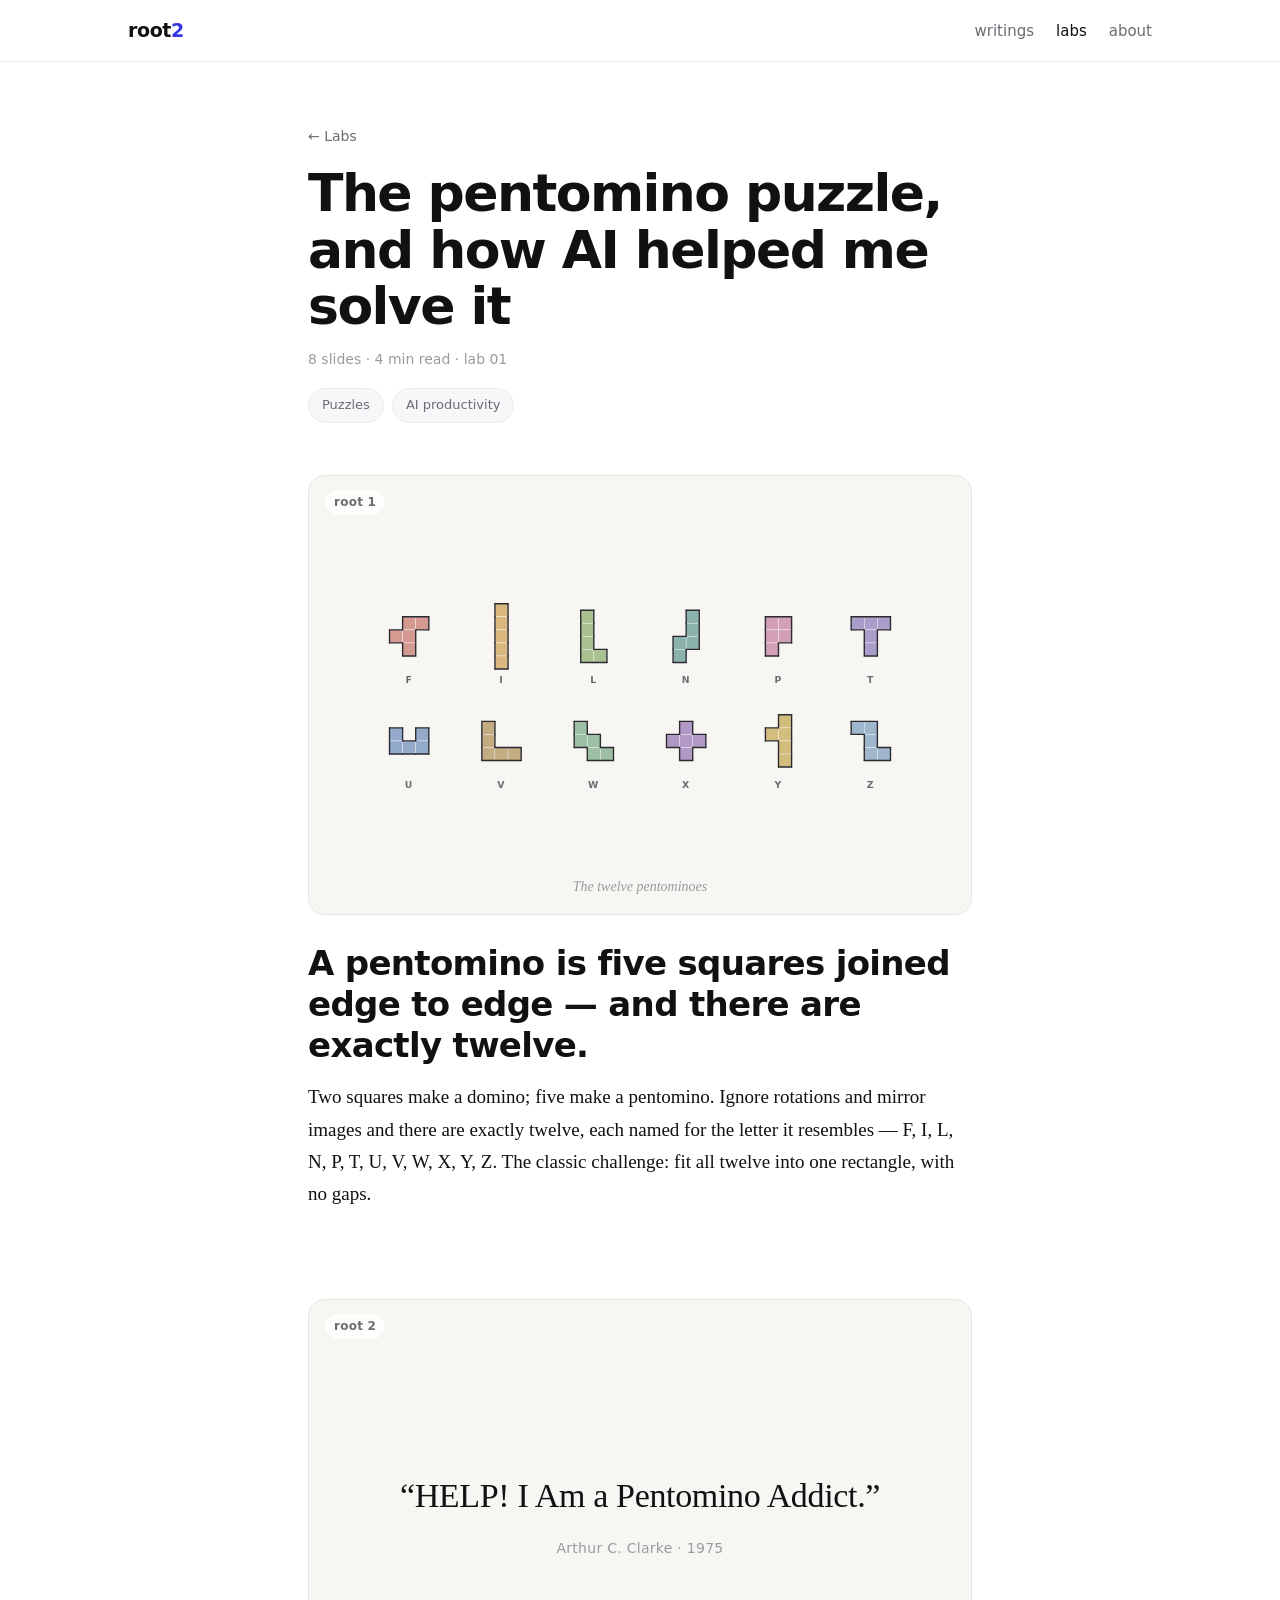
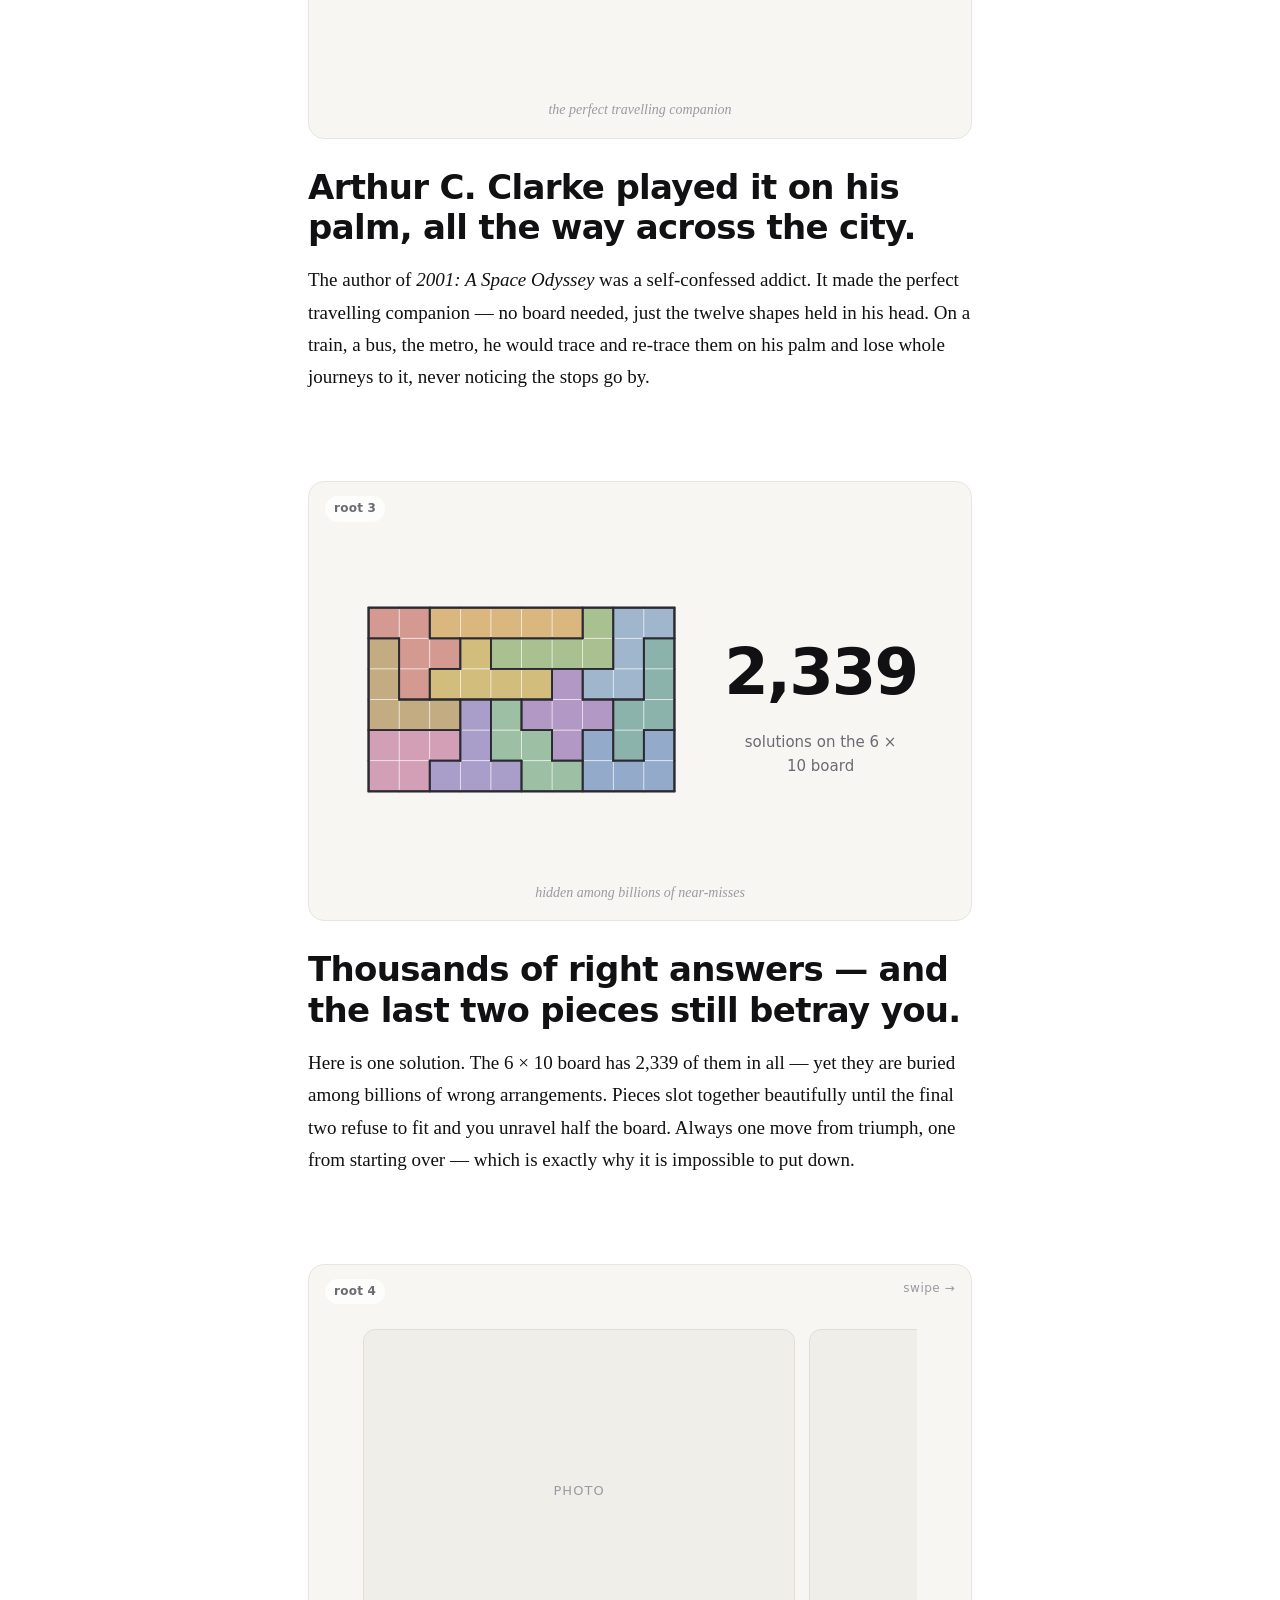
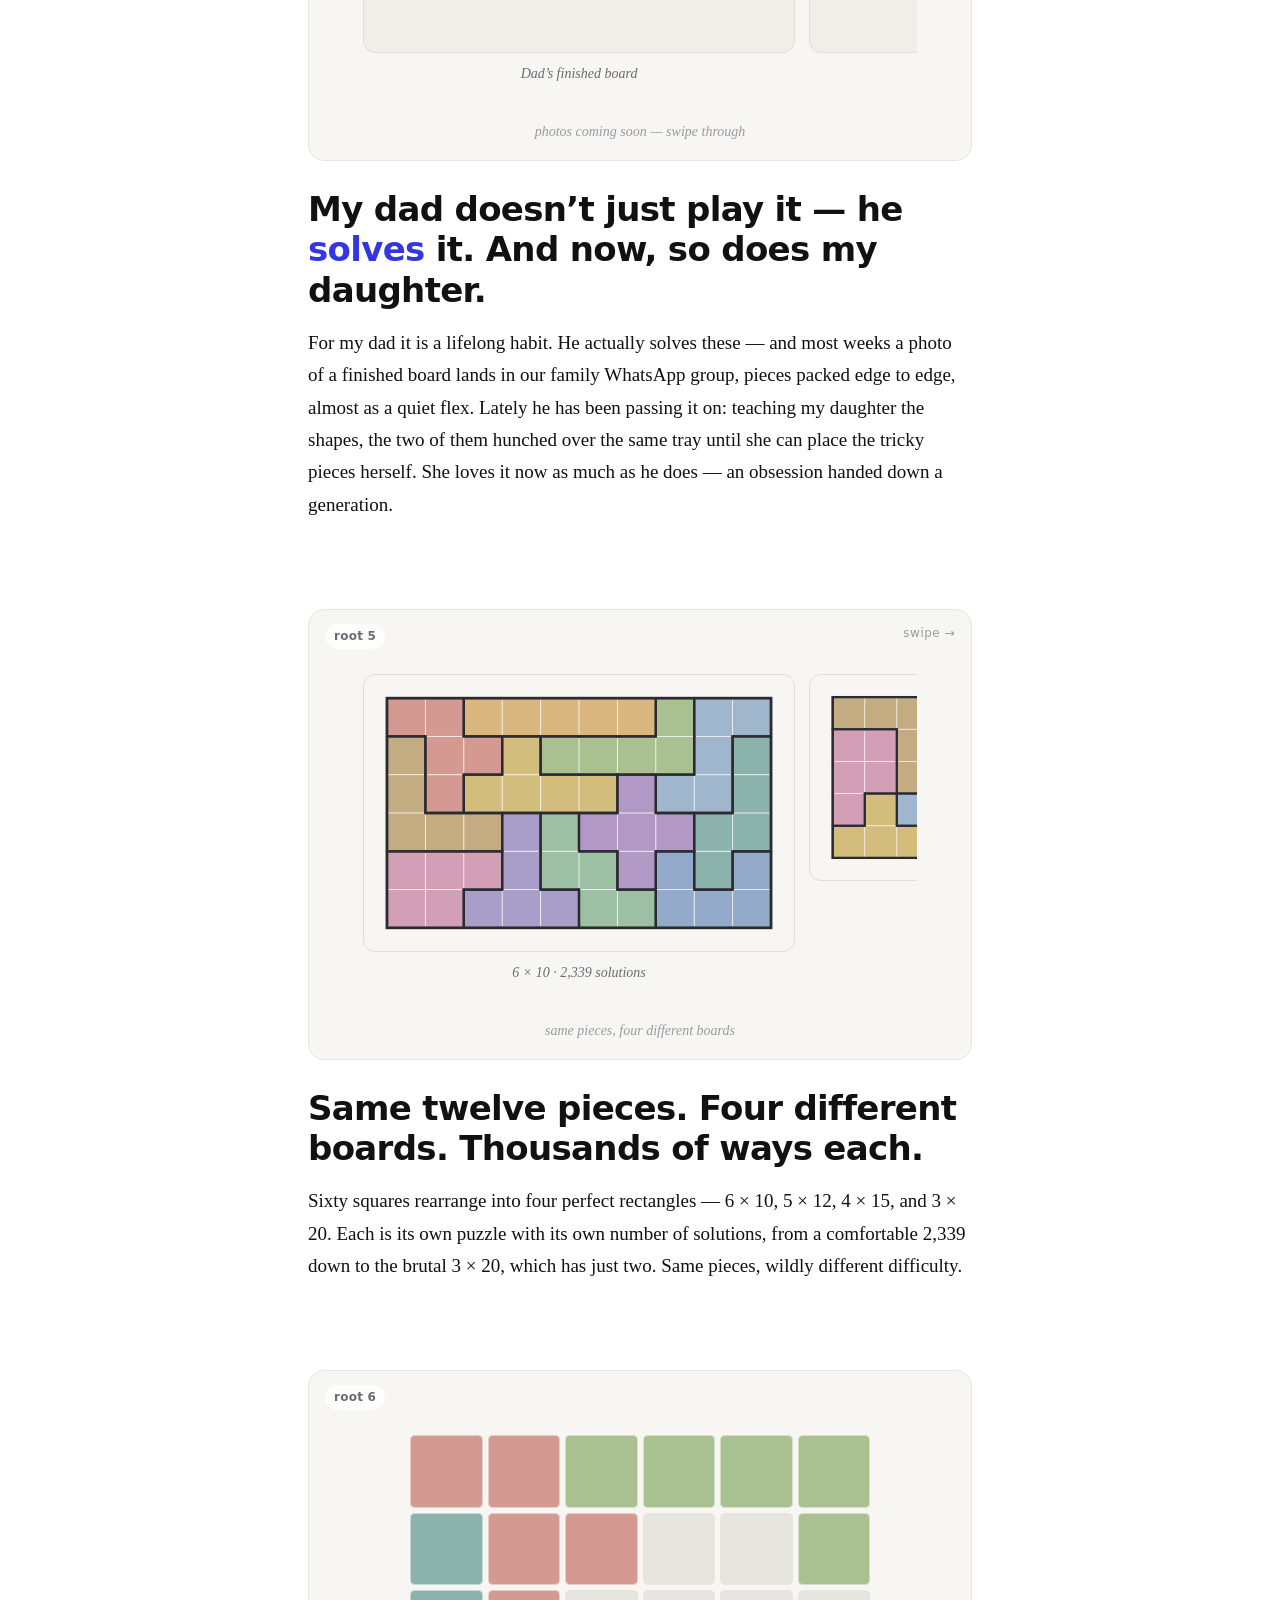
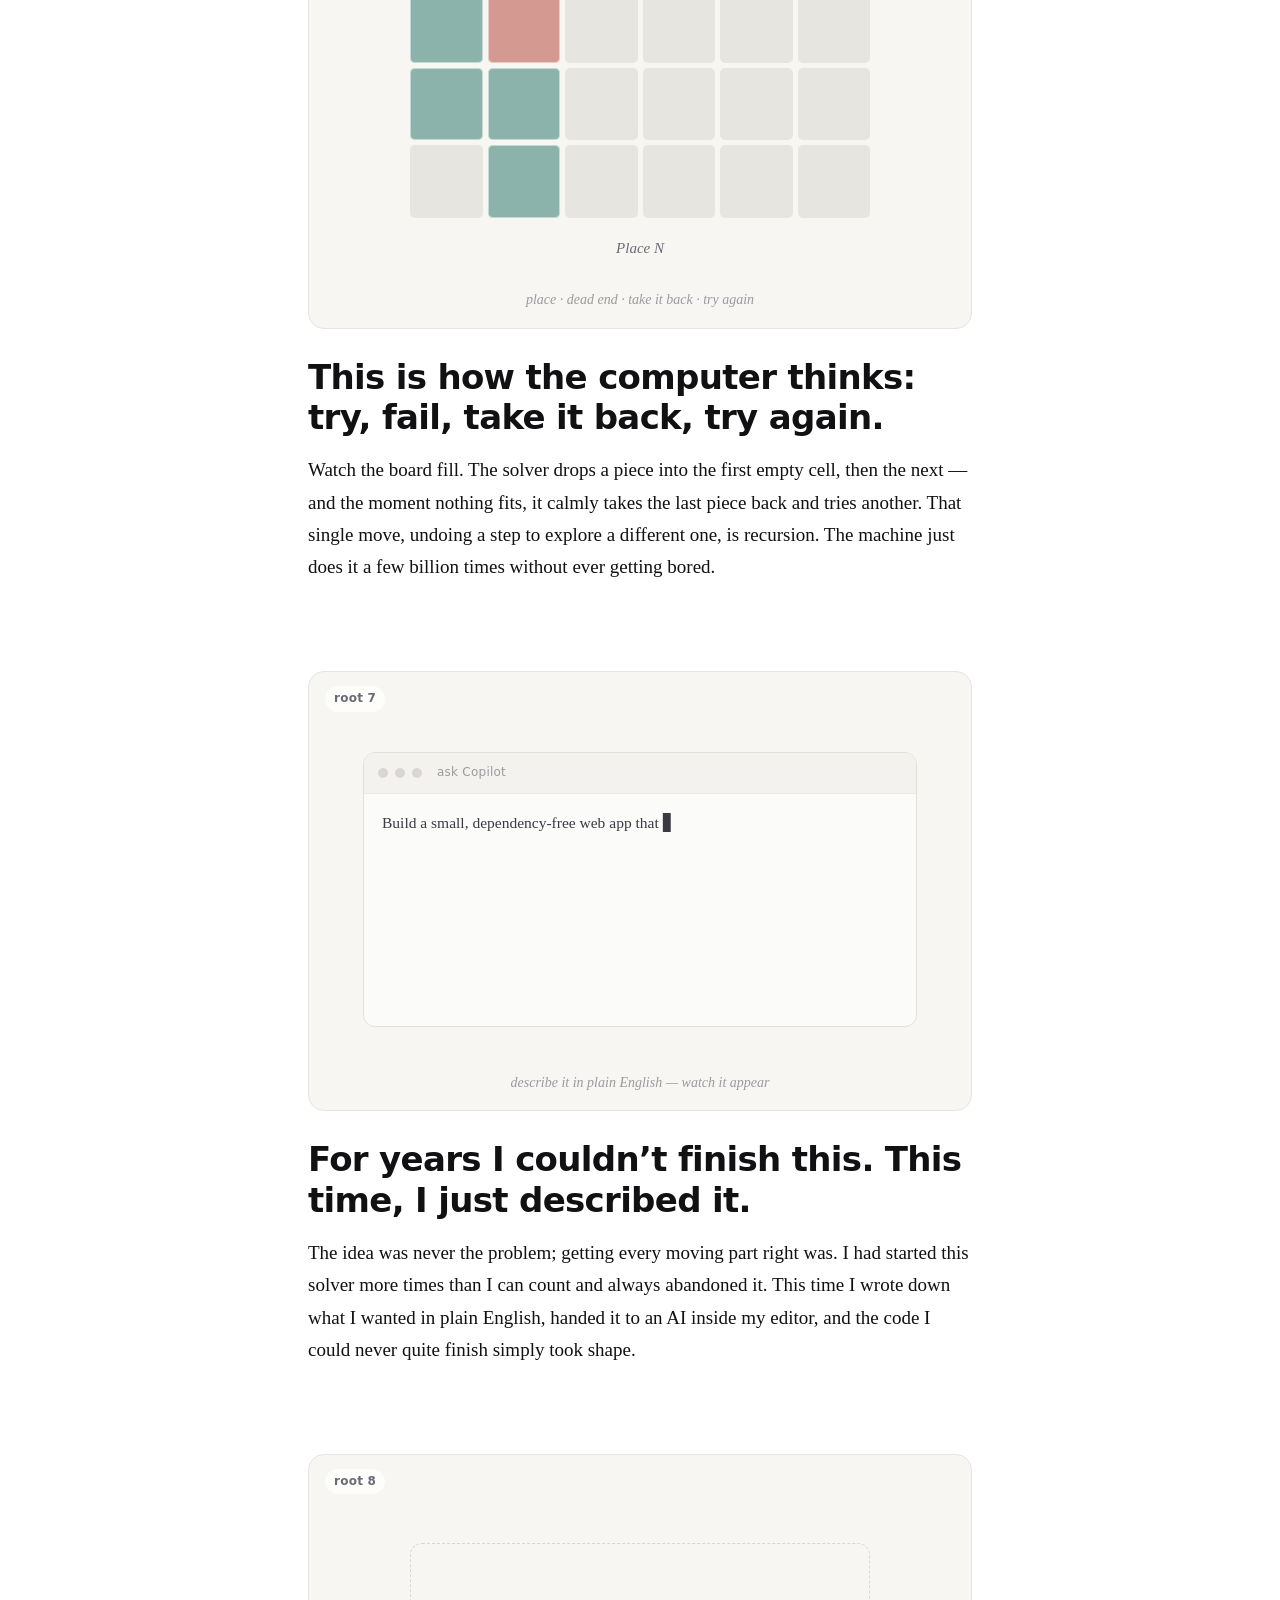
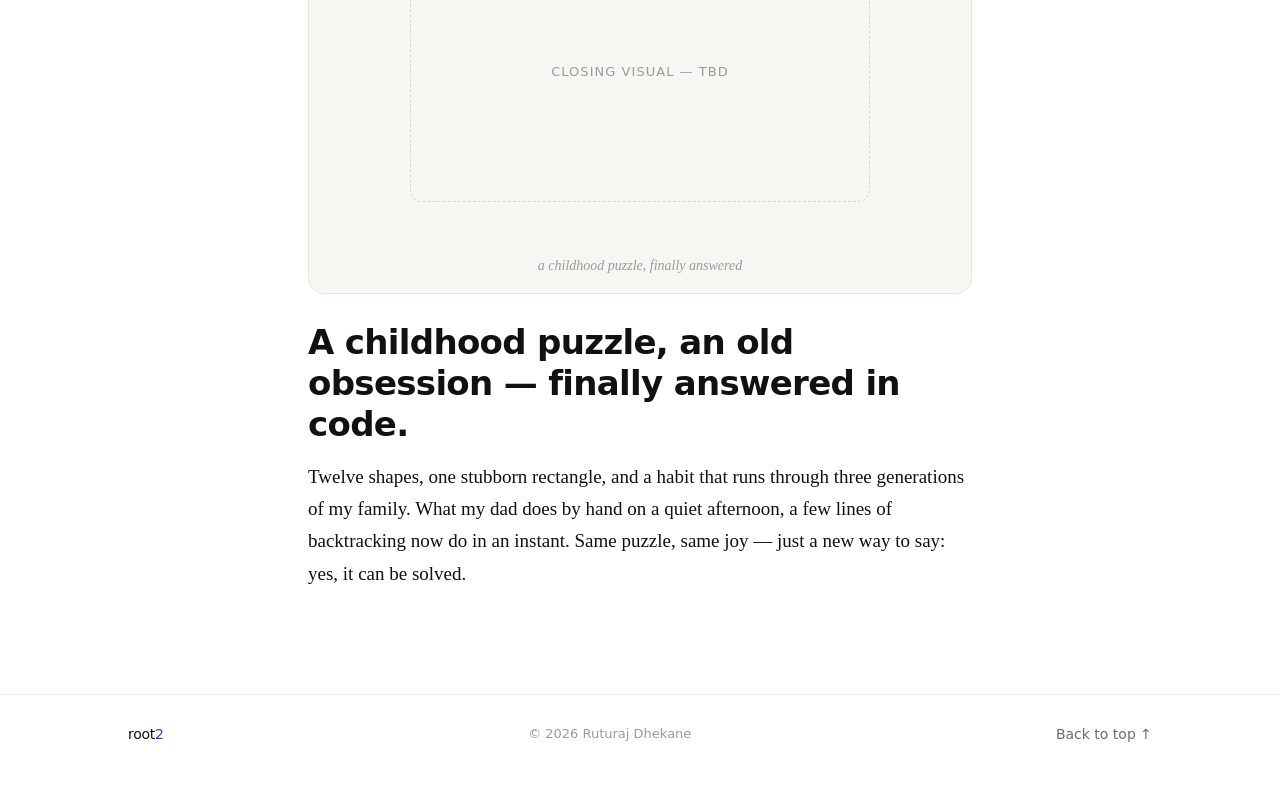
==== labs/pentominoes/index.html @ dd4dd1cd "Add pentomino solver lab: 8-slide deck with recursion + prompt animations" ====
<!doctype html>
<html lang="en">
  <head>
    <meta charset="utf-8" />
    <meta name="viewport" content="width=device-width, initial-scale=1" />
    <meta
      http-equiv="Content-Security-Policy"
      content="default-src 'self'; base-uri 'self'; object-src 'none'; form-action 'none'; img-src 'self' data:; script-src 'self'; style-src 'self' 'unsafe-inline' https://fonts.googleapis.com; font-src https://fonts.gstatic.com"
    />
    <meta name="referrer" content="strict-origin-when-cross-origin" />
    <title>The pentomino puzzle, and how AI helped me solve it — root2</title>
    <meta
      name="description"
      content="Twelve shapes, one perfect rectangle, thousands of solutions — an obsession passed down in my family, and the small backtracking engine I finally built with AI."
    />
    <link rel="canonical" href="https://root2.in/labs/pentominoes/" />

    <link rel="preconnect" href="https://fonts.googleapis.com" />
    <link rel="preconnect" href="https://fonts.gstatic.com" crossorigin />
    <link
      rel="stylesheet"
      href="https://fonts.googleapis.com/css2?family=Inter:wght@400;500;600&family=Source+Serif+4:ital,wght@0,400;1,400&display=swap"
    />
    <link rel="stylesheet" href="/assets/css/styles.css" />

    <!-- page-scoped styling: calm 'specimen plate' slides, like a museum plate -->
    <style>
      /* A slide visual becomes a calm plate: warm paper, hairline frame,
         generous whitespace, a small serif caption. Content decides height. */
      .chapter-visual.plate {
        aspect-ratio: auto;
        background: #f7f6f2;
        border: 1px solid #e7e5df;
        overflow: hidden;
        display: grid;
        place-items: center;
        padding: clamp(30px, 6vw, 64px) clamp(20px, 5vw, 54px)
          clamp(50px, 6vw, 68px);
        min-height: clamp(250px, 44vw, 440px);
      }

      .plate .rootlabel {
        background: rgba(255, 255, 255, 0.72);
        color: var(--muted);
      }

      .plate-caption {
        position: absolute;
        left: 0;
        right: 0;
        bottom: 16px;
        text-align: center;
        font-family: "Source Serif 4", Georgia, serif;
        font-style: italic;
        font-size: 14px;
        color: var(--faint);
        padding: 0 20px;
      }

      /* specimen images */
      .specimen {
        width: 100%;
        max-width: 560px;
        margin: 0 auto;
      }
      .specimen.wide {
        max-width: 720px;
      }
      .specimen img {
        width: 100%;
        height: auto;
        display: block;
      }

      /* quotation plate — Clarke, and the one-line asides */
      .quote-plate {
        max-width: 620px;
        text-align: center;
      }
      .quote-plate blockquote {
        margin: 0;
        font-family: "Source Serif 4", Georgia, serif;
        font-size: clamp(22px, 4vw, 34px);
        line-height: 1.28;
        letter-spacing: -0.01em;
        color: var(--ink);
      }
      .quote-plate cite {
        display: block;
        margin-top: 20px;
        font-family: "Inter", system-ui, sans-serif;
        font-style: normal;
        font-size: 14px;
        font-weight: 500;
        letter-spacing: 0.02em;
        color: var(--faint);
      }

      /* solution + count (slide 3) */
      .solution-stat {
        display: flex;
        align-items: center;
        justify-content: center;
        flex-wrap: wrap;
        gap: clamp(18px, 4vw, 44px);
        width: 100%;
        max-width: 660px;
      }
      .solution-stat .specimen {
        flex: 1 1 300px;
        max-width: 420px;
      }
      .solution-stat .stat {
        flex: 0 1 auto;
        text-align: center;
      }
      .solution-stat .stat-num {
        display: block;
        font-size: clamp(40px, 7vw, 64px);
        font-weight: 600;
        letter-spacing: -0.03em;
        color: var(--ink);
        font-variant-numeric: tabular-nums;
      }
      .solution-stat .stat-label {
        display: block;
        margin: 6px auto 0;
        font-size: 15px;
        color: var(--muted);
        max-width: 170px;
      }

      /* swipeable galleries — pure CSS scroll-snap (touch + trackpad) */
      .gallery {
        display: flex;
        align-items: flex-start;
        gap: 14px;
        width: 100%;
        max-width: 660px;
        overflow-x: auto;
        scroll-snap-type: x mandatory;
        padding-bottom: 6px;
        scrollbar-width: thin;
      }
      .gallery .shot {
        flex: 0 0 78%;
        margin: 0;
        scroll-snap-align: center;
      }
      .gallery .frame {
        aspect-ratio: 4 / 3;
        border-radius: 12px;
        overflow: hidden;
        background: #efeee9;
        border: 1px solid #e0ded7;
        display: grid;
        place-items: center;
      }
      .gallery .frame img {
        width: 100%;
        height: 100%;
        object-fit: cover;
        display: block;
      }
      .gallery .frame .ph {
        font-size: 13px;
        letter-spacing: 0.08em;
        text-transform: uppercase;
        color: var(--faint);
      }
      .gallery figcaption {
        margin-top: 10px;
        font-family: "Source Serif 4", Georgia, serif;
        font-style: italic;
        font-size: 14px;
        color: var(--muted);
        text-align: center;
      }
      /* boards gallery: keep each board's own shape, don't crop */
      .gallery.boards .frame {
        aspect-ratio: auto;
        background: #f7f6f2;
        padding: 16px;
        min-height: 150px;
      }
      .gallery.boards .frame img {
        width: 100%;
        height: auto;
        object-fit: contain;
      }
      .swipe-hint {
        position: absolute;
        top: 14px;
        right: 16px;
        font-size: 12px;
        letter-spacing: 0.04em;
        color: var(--faint);
      }

      /* recursion demo (slide 6) */
      .recursion {
        width: 100%;
        max-width: 460px;
        text-align: center;
      }
      .rec-board {
        display: grid;
        grid-template-columns: repeat(var(--cols, 6), 1fr);
        gap: 5px;
        width: 100%;
        margin: 0 auto;
      }
      .rec-cell {
        aspect-ratio: 1;
        border-radius: 5px;
        background: #e7e5df;
        transition: background 0.4s ease;
      }
      .rec-cell.on {
        box-shadow: inset 0 0 0 1px rgba(255, 255, 255, 0.5);
      }
      .rec-note {
        margin: 18px 0 0;
        font-family: "Source Serif 4", Georgia, serif;
        font-style: italic;
        font-size: 15px;
        color: var(--muted);
        min-height: 1.4em;
        transition: color 0.3s ease;
      }
      .rec-note.back {
        color: var(--accent);
      }

      /* prompt -> code (slide 7) */
      .prompt-anim {
        width: 100%;
        max-width: 560px;
      }
      .pa-window {
        width: 100%;
        background: #fbfbfa;
        border: 1px solid #e2e0d9;
        border-radius: 12px;
        overflow: hidden;
        text-align: left;
      }
      .pa-bar {
        display: flex;
        align-items: center;
        gap: 7px;
        padding: 10px 14px;
        border-bottom: 1px solid #eceae4;
        background: #f3f2ee;
      }
      .pa-dot {
        width: 10px;
        height: 10px;
        border-radius: 50%;
        background: #d9d7d0;
      }
      .pa-file {
        margin-left: 8px;
        font-size: 12px;
        font-weight: 500;
        letter-spacing: 0.02em;
        color: var(--faint);
      }
      .pa-body {
        position: relative;
        padding: 16px 18px;
        min-height: 232px;
      }
      .pa-prompt {
        margin: 0;
        font-family: "Source Serif 4", Georgia, serif;
        font-size: 15.5px;
        line-height: 1.62;
        color: #3a3a42;
        white-space: pre-wrap;
        transition: opacity 0.4s ease;
      }
      .pa-code {
        margin: 0;
        display: none;
        font-family: "SFMono-Regular", "Consolas", "Liberation Mono", Menlo,
          monospace;
        font-size: 13px;
        line-height: 1.62;
        color: #33333a;
        white-space: pre;
        overflow-x: auto;
      }
      .prompt-anim.to-code .pa-prompt {
        opacity: 0;
      }
      .prompt-anim.show-code .pa-prompt {
        display: none;
      }
      .prompt-anim.show-code .pa-code {
        display: block;
        animation: paFade 0.5s ease both;
      }
      .prompt-anim.show-both .pa-code {
        display: block;
        margin-top: 14px;
        padding-top: 14px;
        border-top: 1px solid #eceae4;
      }
      @keyframes paFade {
        from {
          opacity: 0;
          transform: translateY(4px);
        }
        to {
          opacity: 1;
          transform: none;
        }
      }

      /* closing placeholder (slide 8 — final visual chosen later) */
      .closing-ph {
        width: 100%;
        max-width: 460px;
        aspect-ratio: 16 / 9;
        border: 1px dashed #d8d6cf;
        border-radius: 12px;
        display: grid;
        place-items: center;
        color: var(--faint);
        font-size: 13px;
        letter-spacing: 0.08em;
        text-transform: uppercase;
      }

      /* a quiet back link to the labs index */
      .back-link {
        display: inline-flex;
        align-items: center;
        gap: 6px;
        font-size: 14px;
        font-weight: 500;
        color: var(--muted);
        margin-bottom: 18px;
      }
      .back-link:hover {
        color: var(--ink);
        text-decoration: none;
      }

      @media (max-width: 560px) {
        .chapter-visual.plate {
          min-height: 220px;
          border-radius: 14px;
        }
        .specimen,
        .specimen.wide {
          max-width: 100%;
        }
        .gallery .shot {
          flex-basis: 86%;
        }
      }

      @media (prefers-reduced-motion: reduce) {
        .rec-cell,
        .rec-note,
        .pa-prompt {
          transition: none;
        }
        .prompt-anim.show-code .pa-code {
          animation: none;
        }
      }
    </style>
  </head>
  <body id="top">
    <nav class="nav" aria-label="Primary">
      <div class="wrap">
        <a class="wordmark" href="/">root<span class="two">2</span></a>
        <button
          class="nav-toggle"
          aria-label="Menu"
          aria-expanded="false"
          aria-controls="nav-links"
        >
          <svg width="22" height="22" viewBox="0 0 22 22" aria-hidden="true">
            <path
              d="M3 6h16M3 11h16M3 16h16"
              stroke="currentColor"
              stroke-width="1.7"
              stroke-linecap="round"
            />
          </svg>
        </button>
        <ul class="nav-links" id="nav-links">
          <li><a href="/writings/">writings</a></li>
          <li><a href="/labs/" aria-current="page">labs</a></li>
          <li><a href="/about/">about</a></li>
        </ul>
      </div>
    </nav>

    <main>
      <article>
        <header class="article-head read wrap">
          <a class="back-link" href="/labs/">← Labs</a>
          <h1>The pentomino puzzle, and how AI helped me solve it</h1>
          <p class="meta">8 slides · 4 min read · lab 01</p>
          <div class="tags">
            <span class="tag">Puzzles</span>
            <span class="tag">AI productivity</span>
          </div>
        </header>

        <div class="read wrap">
          <!-- 1 — what is a pentomino -->
          <section class="chapter">
            <div class="chapter-visual plate rise">
              <span class="rootlabel">root 1</span>
              <div class="specimen wide">
                <img
                  src="/assets/img/pento-twelve.svg"
                  alt="The twelve pentominoes, each labelled with the letter it resembles: F, I, L, N, P, T, U, V, W, X, Y, Z"
                />
              </div>
              <span class="plate-caption">The twelve pentominoes</span>
            </div>
            <h2 class="chapter-statement fade">
              A pentomino is five squares joined edge to edge — and there are
              exactly twelve.
            </h2>
            <div class="chapter-text fade">
              <p>
                Two squares make a domino; five make a pentomino. Ignore
                rotations and mirror images and there are exactly twelve, each
                named for the letter it resembles — F, I, L, N, P, T, U, V, W, X,
                Y, Z. The classic challenge: fit all twelve into one rectangle,
                with no gaps.
              </p>
            </div>
          </section>

          <!-- 2 — the travelling companion (Clarke) -->
          <section class="chapter">
            <div class="chapter-visual plate rise">
              <span class="rootlabel">root 2</span>
              <div class="quote-plate">
                <blockquote>“HELP! I Am a Pentomino Addict.”</blockquote>
                <cite>Arthur C. Clarke · 1975</cite>
              </div>
              <span class="plate-caption">the perfect travelling companion</span>
            </div>
            <h2 class="chapter-statement fade">
              Arthur C. Clarke played it on his palm, all the way across the
              city.
            </h2>
            <div class="chapter-text fade">
              <p>
                The author of <em>2001: A Space Odyssey</em> was a self-confessed
                addict. It made the perfect travelling companion — no board
                needed, just the twelve shapes held in his head. On a train, a
                bus, the metro, he would trace and re-trace them on his palm and
                lose whole journeys to it, never noticing the stops go by.
              </p>
            </div>
          </section>

          <!-- 3 — a solution, and how many there are -->
          <section class="chapter">
            <div class="chapter-visual plate rise">
              <span class="rootlabel">root 3</span>
              <div class="solution-stat">
                <div class="specimen">
                  <img
                    src="/assets/img/pento-solved.svg"
                    alt="A solved 6 by 10 pentomino board, twelve shapes fitting together with no gaps"
                  />
                </div>
                <div class="stat">
                  <span class="stat-num">2,339</span>
                  <span class="stat-label">solutions on the 6 × 10 board</span>
                </div>
              </div>
              <span class="plate-caption">
                hidden among billions of near-misses
              </span>
            </div>
            <h2 class="chapter-statement fade">
              Thousands of right answers — and the last two pieces still betray
              you.
            </h2>
            <div class="chapter-text fade">
              <p>
                Here is one solution. The 6 × 10 board has 2,339 of them in all —
                yet they are buried among billions of wrong arrangements. Pieces
                slot together beautifully until the final two refuse to fit and
                you unravel half the board. Always one move from triumph, one
                from starting over — which is exactly why it is impossible to put
                down.
              </p>
            </div>
          </section>

          <!-- 4 — an obsession passed down: dad + daughter -->
          <section class="chapter">
            <div class="chapter-visual plate rise">
              <span class="rootlabel">root 4</span>
              <span class="swipe-hint" aria-hidden="true">swipe →</span>
              <!-- Replace each .frame's placeholder with an <img src="/assets/img/…" alt="…" />
                   when the family photos are ready. Add or remove .shot figures freely. -->
              <div
                class="gallery"
                role="group"
                aria-label="Family photos (coming soon)"
              >
                <figure class="shot">
                  <div class="frame"><span class="ph">Photo</span></div>
                  <figcaption>Dad’s finished board</figcaption>
                </figure>
                <figure class="shot">
                  <div class="frame"><span class="ph">Photo</span></div>
                  <figcaption>Teaching my daughter</figcaption>
                </figure>
                <figure class="shot">
                  <div class="frame"><span class="ph">Photo</span></div>
                  <figcaption>Her turn to solve it</figcaption>
                </figure>
              </div>
              <span class="plate-caption">photos coming soon — swipe through</span>
            </div>
            <h2 class="chapter-statement fade">
              My dad doesn’t just play it — he <span class="b">solves</span> it.
              And now, so does my daughter.
            </h2>
            <div class="chapter-text fade">
              <p>
                For my dad it is a lifelong habit. He actually solves these — and
                most weeks a photo of a finished board lands in our family
                WhatsApp group, pieces packed edge to edge, almost as a quiet
                flex. Lately he has been passing it on: teaching my daughter the
                shapes, the two of them hunched over the same tray until she can
                place the tricky pieces herself. She loves it now as much as he
                does — an obsession handed down a generation.
              </p>
            </div>
          </section>

          <!-- 5 — the board variations -->
          <section class="chapter">
            <div class="chapter-visual plate rise">
              <span class="rootlabel">root 5</span>
              <span class="swipe-hint" aria-hidden="true">swipe →</span>
              <div
                class="gallery boards"
                role="group"
                aria-label="The same pieces on four different boards"
              >
                <figure class="shot">
                  <div class="frame">
                    <img src="/assets/img/pento-solved.svg" alt="A solved 6 by 10 board" />
                  </div>
                  <figcaption>6 × 10 · 2,339 solutions</figcaption>
                </figure>
                <figure class="shot">
                  <div class="frame">
                    <img src="/assets/img/pento-5x12.svg" alt="A solved 5 by 12 board" />
                  </div>
                  <figcaption>5 × 12 · 1,010 solutions</figcaption>
                </figure>
                <figure class="shot">
                  <div class="frame">
                    <img src="/assets/img/pento-4x15.svg" alt="A solved 4 by 15 board" />
                  </div>
                  <figcaption>4 × 15 · 368 solutions</figcaption>
                </figure>
                <figure class="shot">
                  <div class="frame">
                    <img src="/assets/img/pento-3x20.svg" alt="A solved 3 by 20 board" />
                  </div>
                  <figcaption>3 × 20 · just 2 solutions</figcaption>
                </figure>
              </div>
              <span class="plate-caption">same pieces, four different boards</span>
            </div>
            <h2 class="chapter-statement fade">
              Same twelve pieces. Four different boards. Thousands of ways each.
            </h2>
            <div class="chapter-text fade">
              <p>
                Sixty squares rearrange into four perfect rectangles — 6 × 10,
                5 × 12, 4 × 15, and 3 × 20. Each is its own puzzle with its own
                number of solutions, from a comfortable 2,339 down to the brutal
                3 × 20, which has just two. Same pieces, wildly different
                difficulty.
              </p>
            </div>
          </section>

          <!-- 6 — recursion demo -->
          <section class="chapter">
            <div class="chapter-visual plate rise">
              <span class="rootlabel">root 6</span>
              <div class="recursion" id="pento-recursion" data-anim="recursion">
                <div class="rec-board" aria-hidden="true"></div>
                <p class="rec-note" aria-hidden="true">Placing pieces…</p>
              </div>
              <span class="plate-caption">place · dead end · take it back · try again</span>
            </div>
            <h2 class="chapter-statement fade">
              This is how the computer thinks: try, fail, take it back, try
              again.
            </h2>
            <div class="chapter-text fade">
              <p>
                Watch the board fill. The solver drops a piece into the first
                empty cell, then the next — and the moment nothing fits, it
                calmly takes the last piece back and tries another. That single
                move, undoing a step to explore a different one, is recursion.
                The machine just does it a few billion times without ever getting
                bored.
              </p>
            </div>
          </section>

          <!-- 7 — describe it, and watch it appear -->
          <section class="chapter">
            <div class="chapter-visual plate rise">
              <span class="rootlabel">root 7</span>
              <div class="prompt-anim" id="pento-prompt" data-anim="prompt">
                <div class="pa-window">
                  <div class="pa-bar" aria-hidden="true">
                    <span class="pa-dot"></span>
                    <span class="pa-dot"></span>
                    <span class="pa-dot"></span>
                    <span class="pa-file">ask Copilot</span>
                  </div>
                  <div class="pa-body">
                    <pre class="pa-prompt" aria-hidden="true"></pre>
                    <pre class="pa-code" aria-hidden="true"></pre>
                  </div>
                </div>
              </div>
              <span class="plate-caption">describe it in plain English — watch it appear</span>
            </div>
            <h2 class="chapter-statement fade">
              For years I couldn’t finish this. This time, I just described it.
            </h2>
            <div class="chapter-text fade">
              <p>
                The idea was never the problem; getting every moving part right
                was. I had started this solver more times than I can count and
                always abandoned it. This time I wrote down what I wanted in plain
                English, handed it to an AI inside my editor, and the code I could
                never quite finish simply took shape.
              </p>
            </div>
          </section>

          <!-- 8 — closing (final visual chosen later) -->
          <section class="chapter">
            <div class="chapter-visual plate rise">
              <span class="rootlabel">root 8</span>
              <div class="closing-ph" aria-hidden="true">Closing visual — TBD</div>
              <span class="plate-caption">a childhood puzzle, finally answered</span>
            </div>
            <h2 class="chapter-statement fade">
              A childhood puzzle, an old obsession — finally answered in code.
            </h2>
            <div class="chapter-text fade">
              <p>
                Twelve shapes, one stubborn rectangle, and a habit that runs
                through three generations of my family. What my dad does by hand
                on a quiet afternoon, a few lines of backtracking now do in an
                instant. Same puzzle, same joy — just a new way to say: yes, it
                can be solved.
              </p>
            </div>
          </section>
        </div>
      </article>
    </main>

    <footer class="site-foot">
      <div class="wrap">
        <a class="wordmark" href="/">root<span class="two">2</span></a>
        <span class="copyright">© 2026 Ruturaj Dhekane</span>
        <a href="#top">Back to top ↑</a>
      </div>
    </footer>

    <script src="/assets/js/main.js" defer></script>
    <script src="/assets/js/pento-frames.js" defer></script>
    <script src="/assets/js/pento-anim.js" defer></script>
  </body>
</html>
---- assets/css/styles.css ----
/* root2.in — global stylesheet
   White paper, black ink, one accent. */

:root {
  --ink: #111114;
  --paper: #ffffff;
  --accent: #3437e0;
  --muted: #6b6b73;
  --faint: #9a9aa2;
  --hair: #ececef;
  --hair2: #dcdce0;
  --wash: #f7f7f9;
  --pill: #ececfb;
  --max: 1080px;
  --read: 720px;
  --nav-h: 62px;
  --pad: 28px;
}

/* ---------- reset ---------- */
*,
*::before,
*::after {
  box-sizing: border-box;
}

html {
  scroll-behavior: smooth;
  -webkit-text-size-adjust: 100%;
}

body {
  margin: 0;
  min-height: 100vh;
  min-height: 100dvh;
  display: flex;
  flex-direction: column;
  background: var(--paper);
  color: var(--ink);
  font-family: "Inter", system-ui, -apple-system, "Segoe UI", Roboto, sans-serif;
  font-size: 17px;
  line-height: 1.6;
  -webkit-font-smoothing: antialiased;
  text-rendering: optimizeLegibility;
}

@media (prefers-reduced-motion: reduce) {
  html {
    scroll-behavior: auto;
  }
}

img {
  max-width: 100%;
  display: block;
}

a {
  color: var(--accent);
  text-decoration: none;
}

a:hover {
  text-decoration: underline;
}

:focus-visible {
  outline: 2px solid var(--accent);
  outline-offset: 3px;
  border-radius: 4px;
}

/* ---------- layout ---------- */
.wrap {
  width: 100%;
  max-width: var(--max);
  margin: 0 auto;
  padding: 0 var(--pad);
}

.read {
  max-width: var(--read);
  margin: 0 auto;
}

main {
  display: block;
  flex: 1 0 auto;
}

section {
  padding-top: 56px;
}

/* Anthropic-style section divider + symmetric spacing.
   Uses its own class so it beats .wrap's `padding: 0 …` shorthand
   (equal specificity, later in source order wins). */
.section-divide {
  margin-top: 60px;
  padding-top: 60px;
  border-top: 1px solid var(--hair);
}

.eyebrow {
  font-size: 13px;
  font-weight: 500;
  letter-spacing: 0.08em;
  text-transform: uppercase;
  color: var(--faint);
  margin: 0 0 18px;
}

.serif {
  font-family: "Source Serif 4", Georgia, "Times New Roman", serif;
}

.b {
  color: var(--accent);
}

/* ---------- nav ---------- */
.nav {
  position: sticky;
  top: 0;
  z-index: 50;
  height: var(--nav-h);
  display: flex;
  align-items: center;
  background: rgba(255, 255, 255, 0.72);
  backdrop-filter: saturate(180%) blur(12px);
  -webkit-backdrop-filter: saturate(180%) blur(12px);
  border-bottom: 1px solid var(--hair);
}

.nav .wrap {
  display: flex;
  align-items: center;
  justify-content: space-between;
  gap: 16px;
}

.wordmark {
  font-weight: 600;
  font-size: 19px;
  letter-spacing: -0.02em;
  color: var(--ink);
}

.wordmark:hover {
  text-decoration: none;
}

.wordmark .two {
  color: var(--accent);
}

.nav-links {
  display: flex;
  align-items: center;
  gap: 22px;
  list-style: none;
  margin: 0;
  padding: 0;
}

.nav-links a {
  color: var(--muted);
  font-size: 15px;
  font-weight: 500;
}

.nav-links a:hover,
.nav-links a[aria-current="page"] {
  color: var(--ink);
  text-decoration: none;
}

.nav-toggle {
  display: none;
}

/* ---------- hero (home) ---------- */
.hero {
  padding-top: 44px;
  padding-bottom: 8px;
}

.hero h1 {
  font-size: clamp(40px, 7vw, 76px);
  font-weight: 600;
  line-height: 1.03;
  letter-spacing: -0.035em;
  margin: 0 0 22px;
  max-width: 15ch;
}

.hero .lede {
  font-size: 20px;
  color: var(--muted);
  max-width: 600px;
  margin: 0;
}

/* animated banner */
.banner {
  position: relative;
  margin-top: 28px;
  height: clamp(240px, 44vw, 460px);
  border-radius: 22px;
  overflow: hidden;
  border: 1px solid var(--hair2);
  background: linear-gradient(120deg, #eef0ff 0%, #f7f7f9 45%, #eaf0ff 100%);
  isolation: isolate;
}

.banner .blob {
  position: absolute;
  width: 46%;
  aspect-ratio: 1;
  border-radius: 50%;
  filter: blur(48px);
  opacity: 0.55;
  will-change: transform;
}

.banner .blob.b1 {
  left: 8%;
  top: 12%;
  background: radial-gradient(circle at 50% 50%, #3437e0, transparent 68%);
  animation: drift1 20s ease-in-out infinite alternate;
}

.banner .blob.b2 {
  right: 6%;
  bottom: 6%;
  background: radial-gradient(circle at 50% 50%, #8a8dff, transparent 66%);
  animation: drift2 24s ease-in-out infinite alternate;
}

.banner .blob.b3 {
  left: 40%;
  top: 44%;
  width: 34%;
  background: radial-gradient(circle at 50% 50%, #c9d0ff, transparent 70%);
  animation: drift3 28s ease-in-out infinite alternate;
}

.banner .banner-mark {
  position: absolute;
  right: 22px;
  bottom: 18px;
  font-size: 14px;
  font-style: italic;
  color: rgba(52, 55, 224, 0.55);
}

@keyframes drift1 {
  from {
    transform: translate(0, 0) scale(1);
  }
  to {
    transform: translate(18%, 12%) scale(1.15);
  }
}

@keyframes drift2 {
  from {
    transform: translate(0, 0) scale(1.05);
  }
  to {
    transform: translate(-14%, -10%) scale(0.9);
  }
}

@keyframes drift3 {
  from {
    transform: translate(0, 0) scale(1);
  }
  to {
    transform: translate(-10%, 8%) scale(1.2);
  }
}

@media (prefers-reduced-motion: reduce) {
  .banner .blob {
    animation: none;
  }
}

/* ---------- section headings ---------- */
.section-head {
  display: flex;
  align-items: baseline;
  justify-content: space-between;
  gap: 16px;
  margin-bottom: 26px;
}

.section-head h2 {
  font-size: clamp(24px, 3.2vw, 32px);
  font-weight: 600;
  letter-spacing: -0.03em;
  margin: 0;
}

.section-head .more {
  font-size: 15px;
  font-weight: 500;
  white-space: nowrap;
}

/* ---------- page intro (sub pages) ---------- */
.page-intro {
  padding-top: 76px;
  padding-bottom: 12px;
}

.page-intro h1 {
  font-size: clamp(34px, 5.4vw, 56px);
  font-weight: 600;
  letter-spacing: -0.035em;
  margin: 0 0 16px;
}

.page-intro p {
  font-size: 19px;
  color: var(--muted);
  max-width: 640px;
  margin: 0;
}

/* ---------- writings list ---------- */
.filters {
  display: flex;
  flex-wrap: wrap;
  gap: 10px;
  margin: 8px 0 30px;
}

.chip {
  font: inherit;
  font-size: 14px;
  font-weight: 500;
  color: var(--muted);
  background: none;
  border: 1px solid var(--hair2);
  border-radius: 999px;
  padding: 8px 16px;
  cursor: pointer;
  transition: border-color 0.15s ease, color 0.15s ease, background 0.15s ease;
}

.chip:hover {
  border-color: var(--accent);
  color: var(--ink);
}

.chip[aria-pressed="true"] {
  background: var(--ink);
  color: #fff;
  border-color: var(--ink);
}

.deck-links {
  list-style: none;
  margin: 0;
  padding: 0;
}

.deck-links li {
  border-top: 1px solid var(--hair);
}

.deck-links li:last-child {
  border-bottom: 1px solid var(--hair);
}

.deck-links a {
  display: flex;
  align-items: baseline;
  justify-content: space-between;
  gap: 20px;
  padding: 22px 2px;
  color: var(--ink);
}

.deck-links a:hover {
  text-decoration: none;
}

.deck-links a:hover .dl-title {
  color: var(--accent);
}

.dl-topic {
  display: block;
  font-size: 12px;
  font-weight: 600;
  letter-spacing: 0.04em;
  text-transform: uppercase;
  color: var(--accent);
  margin-bottom: 6px;
}

.dl-title {
  font-size: 21px;
  font-weight: 600;
  letter-spacing: -0.015em;
  transition: color 0.15s ease;
}

.dl-summary {
  display: block;
  font-size: 15px;
  color: var(--muted);
  font-weight: 400;
  margin-top: 5px;
}

.dl-meta {
  font-size: 13px;
  color: var(--faint);
  white-space: nowrap;
  font-variant-numeric: tabular-nums;
}

.empty {
  color: var(--faint);
  font-style: italic;
  padding: 24px 2px;
}

/* ---------- medium-style deck (article) ---------- */
.article-head {
  padding-top: 60px;
  padding-bottom: 8px;
}

.article-head .subtitle {
  font-family: "Source Serif 4", Georgia, serif;
  font-size: 20px;
  color: var(--muted);
  margin: 0 0 16px;
}

.article-head .tags {
  display: flex;
  flex-wrap: wrap;
  gap: 8px;
  margin-top: 18px;
}

.tag {
  background: var(--wash);
  border: 1px solid var(--hair);
  color: var(--muted);
  font-size: 13px;
  font-weight: 500;
  padding: 6px 13px;
  border-radius: 999px;
}

.article-head h1 {
  font-size: clamp(32px, 5vw, 52px);
  font-weight: 600;
  line-height: 1.08;
  letter-spacing: -0.03em;
  margin: 0 0 14px;
}

.article-head .meta {
  font-size: 14px;
  color: var(--faint);
  margin: 0;
  font-variant-numeric: tabular-nums;
}

.chapter {
  padding: 44px 0;
}

.chapter-visual {
  position: relative;
  aspect-ratio: 16 / 9;
  border-radius: 16px;
  overflow: hidden;
  border: 1px solid var(--hair2);
  background: linear-gradient(120deg, #eef0ff 0%, #f7f7f9 50%, #eaf0ff 100%);
  margin-bottom: 28px;
}

.chapter-visual img {
  width: 100%;
  height: 100%;
  object-fit: cover;
}

.chapter-visual .rootlabel {
  position: absolute;
  top: 14px;
  left: 16px;
  font-size: 12px;
  font-weight: 600;
  letter-spacing: 0.02em;
  color: var(--accent);
  font-variant-numeric: tabular-nums;
  background: rgba(255, 255, 255, 0.7);
  padding: 3px 9px;
  border-radius: 999px;
  -webkit-backdrop-filter: blur(4px);
  backdrop-filter: blur(4px);
}

.chapter-statement {
  font-size: clamp(24px, 3.4vw, 34px);
  font-weight: 600;
  line-height: 1.2;
  letter-spacing: -0.02em;
  margin: 0 0 16px;
}

.chapter-text p {
  font-family: "Source Serif 4", Georgia, serif;
  font-size: 19px;
  line-height: 1.7;
  color: var(--ink);
  margin: 0 0 18px;
}

.chapter-text p:last-child {
  margin-bottom: 0;
}

/* ---------- lab grid ---------- */
.lab-grid {
  display: grid;
  grid-template-columns: repeat(3, 1fr);
  gap: 16px;
}

.lab-card {
  border: 1px solid var(--hair2);
  border-radius: 14px;
  padding: 22px 24px;
  transition: border-color 0.18s ease;
  color: inherit;
  display: block;
}

.lab-card:hover {
  border-color: var(--accent);
  text-decoration: none;
}

.lab-card .status {
  font-size: 12px;
  font-weight: 600;
  letter-spacing: 0.06em;
  text-transform: uppercase;
  color: var(--accent);
  margin: 0 0 10px;
}

.lab-card h3 {
  font-size: 18px;
  font-weight: 600;
  letter-spacing: -0.01em;
  margin: 0 0 6px;
}

.lab-card p {
  font-size: 15px;
  color: var(--muted);
  margin: 0;
}

/* ---------- about ---------- */
.split {
  display: grid;
  grid-template-columns: 1fr 1fr;
  gap: 56px;
}

.about .lead-line {
  font-family: "Inter", system-ui, sans-serif;
  font-weight: 600;
  font-size: clamp(22px, 3vw, 28px);
  line-height: 1.25;
  letter-spacing: -0.02em;
  color: var(--ink);
  margin: 0 0 24px;
}

.col-label {
  font-size: 11px;
  font-weight: 600;
  letter-spacing: 0.14em;
  text-transform: uppercase;
  color: var(--faint);
  margin: 0 0 18px;
}

.about p {
  font-family: "Source Serif 4", Georgia, serif;
  font-size: 18px;
  line-height: 1.64;
  color: var(--ink);
  margin: 0 0 22px;
}

.link-list {
  list-style: none;
  margin: 0 0 26px;
  padding: 0;
}

.link-list li {
  border-top: 1px solid var(--hair);
}

.link-list li:last-child {
  border-bottom: 1px solid var(--hair);
}

.link-list a {
  display: flex;
  align-items: center;
  justify-content: space-between;
  padding: 13px 2px;
  color: var(--ink);
  font-weight: 500;
  font-size: 16px;
}

.link-list a:hover {
  color: var(--accent);
  text-decoration: none;
}

.link-list a .arr {
  color: var(--faint);
}

.link-list a:hover .arr {
  color: var(--accent);
}

/* ---------- buttons ---------- */
.btn {
  display: inline-flex;
  align-items: center;
  gap: 8px;
  background: var(--ink);
  color: #fff;
  font-size: 15px;
  font-weight: 500;
  padding: 12px 20px;
  border-radius: 10px;
  transition: background 0.18s ease;
}

.btn:hover {
  background: var(--accent);
  text-decoration: none;
}

/* ---------- footer ---------- */
.site-foot {
  flex-shrink: 0;
  margin-top: 60px;
  border-top: 1px solid var(--hair);
  padding: 28px 0 40px;
}

.site-foot .wrap {
  display: flex;
  align-items: center;
  justify-content: space-between;
  gap: 16px;
  flex-wrap: wrap;
}

.site-foot a {
  font-size: 14px;
  font-weight: 500;
  color: var(--muted);
}

.site-foot a.wordmark {
  color: var(--ink);
}

.site-foot a:hover {
  color: var(--ink);
  text-decoration: none;
}

.site-foot .copyright {
  font-size: 13px;
  color: var(--faint);
}

.site-foot .copyright:hover {
  color: var(--faint);
}

/* ---------- scroll reveal ---------- */
.fade {
  opacity: 0;
  transform: translateY(16px);
  transition: opacity 0.6s ease, transform 0.6s ease;
}

.fade.in {
  opacity: 1;
  transform: none;
}

.rise {
  opacity: 0;
  transform: translateY(24px) scale(0.985);
  transition: opacity 0.7s ease, transform 0.7s ease;
}

.rise.in {
  opacity: 1;
  transform: none;
}

@media (prefers-reduced-motion: reduce) {
  .fade,
  .rise {
    opacity: 1;
    transform: none;
    transition: none;
  }
}

/* ---------- responsive ---------- */
@media (max-width: 820px) {
  .lab-grid {
    grid-template-columns: 1fr;
  }
}

@media (max-width: 720px) {
  .split {
    grid-template-columns: 1fr;
    gap: 40px;
  }
}

@media (max-width: 560px) {
  :root {
    --pad: 20px;
  }

  section {
    padding-top: 64px;
  }

  .deck-links a {
    flex-direction: column;
    gap: 8px;
  }

  .nav-toggle {
    display: inline-flex;
    align-items: center;
    justify-content: center;
    width: 40px;
    height: 40px;
    margin: -8px -8px -8px 0;
    background: none;
    border: 0;
    color: var(--ink);
    cursor: pointer;
  }

  .nav-links {
    position: absolute;
    top: var(--nav-h);
    left: 0;
    right: 0;
    flex-direction: column;
    align-items: stretch;
    gap: 0;
    background: var(--paper);
    border-bottom: 1px solid var(--hair);
    padding: 8px 0;
    display: none;
  }

  .nav-links.open {
    display: flex;
  }

  .nav-links a {
    padding: 12px var(--pad);
    font-size: 17px;
  }
}
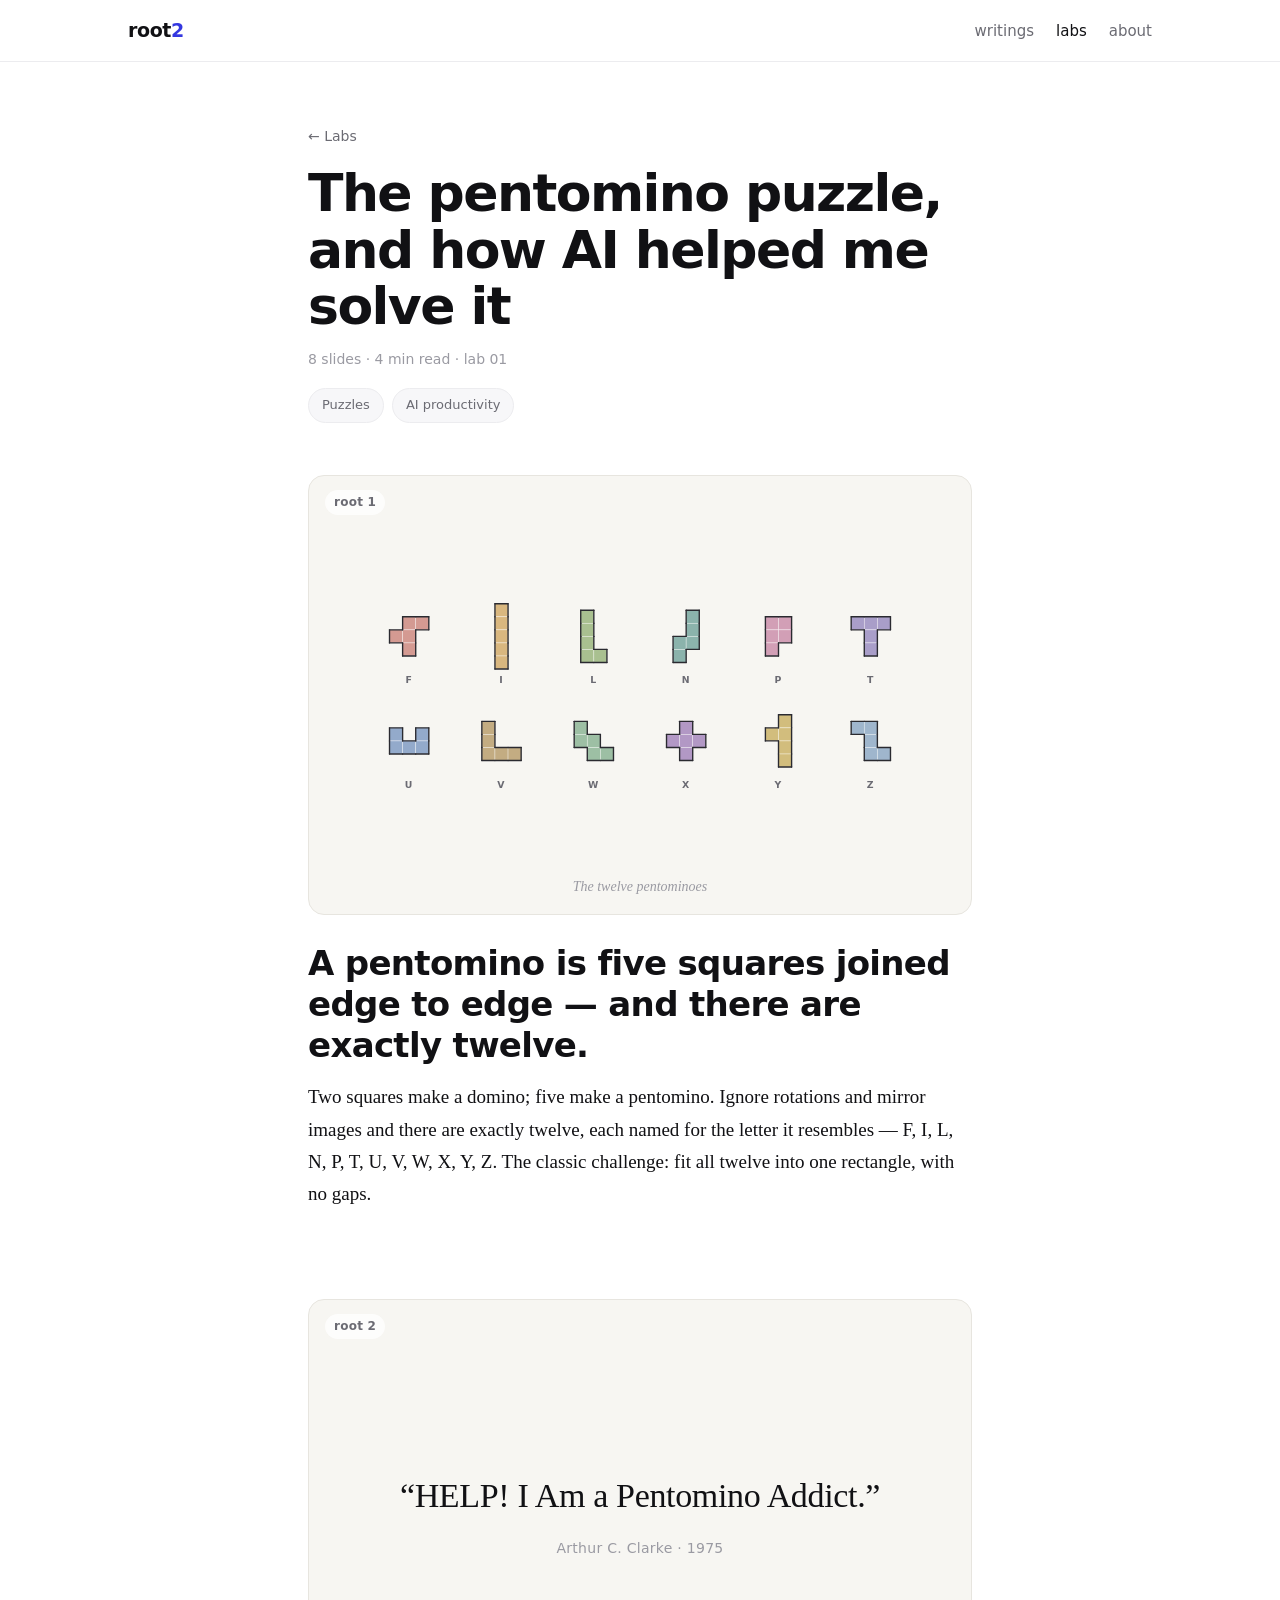
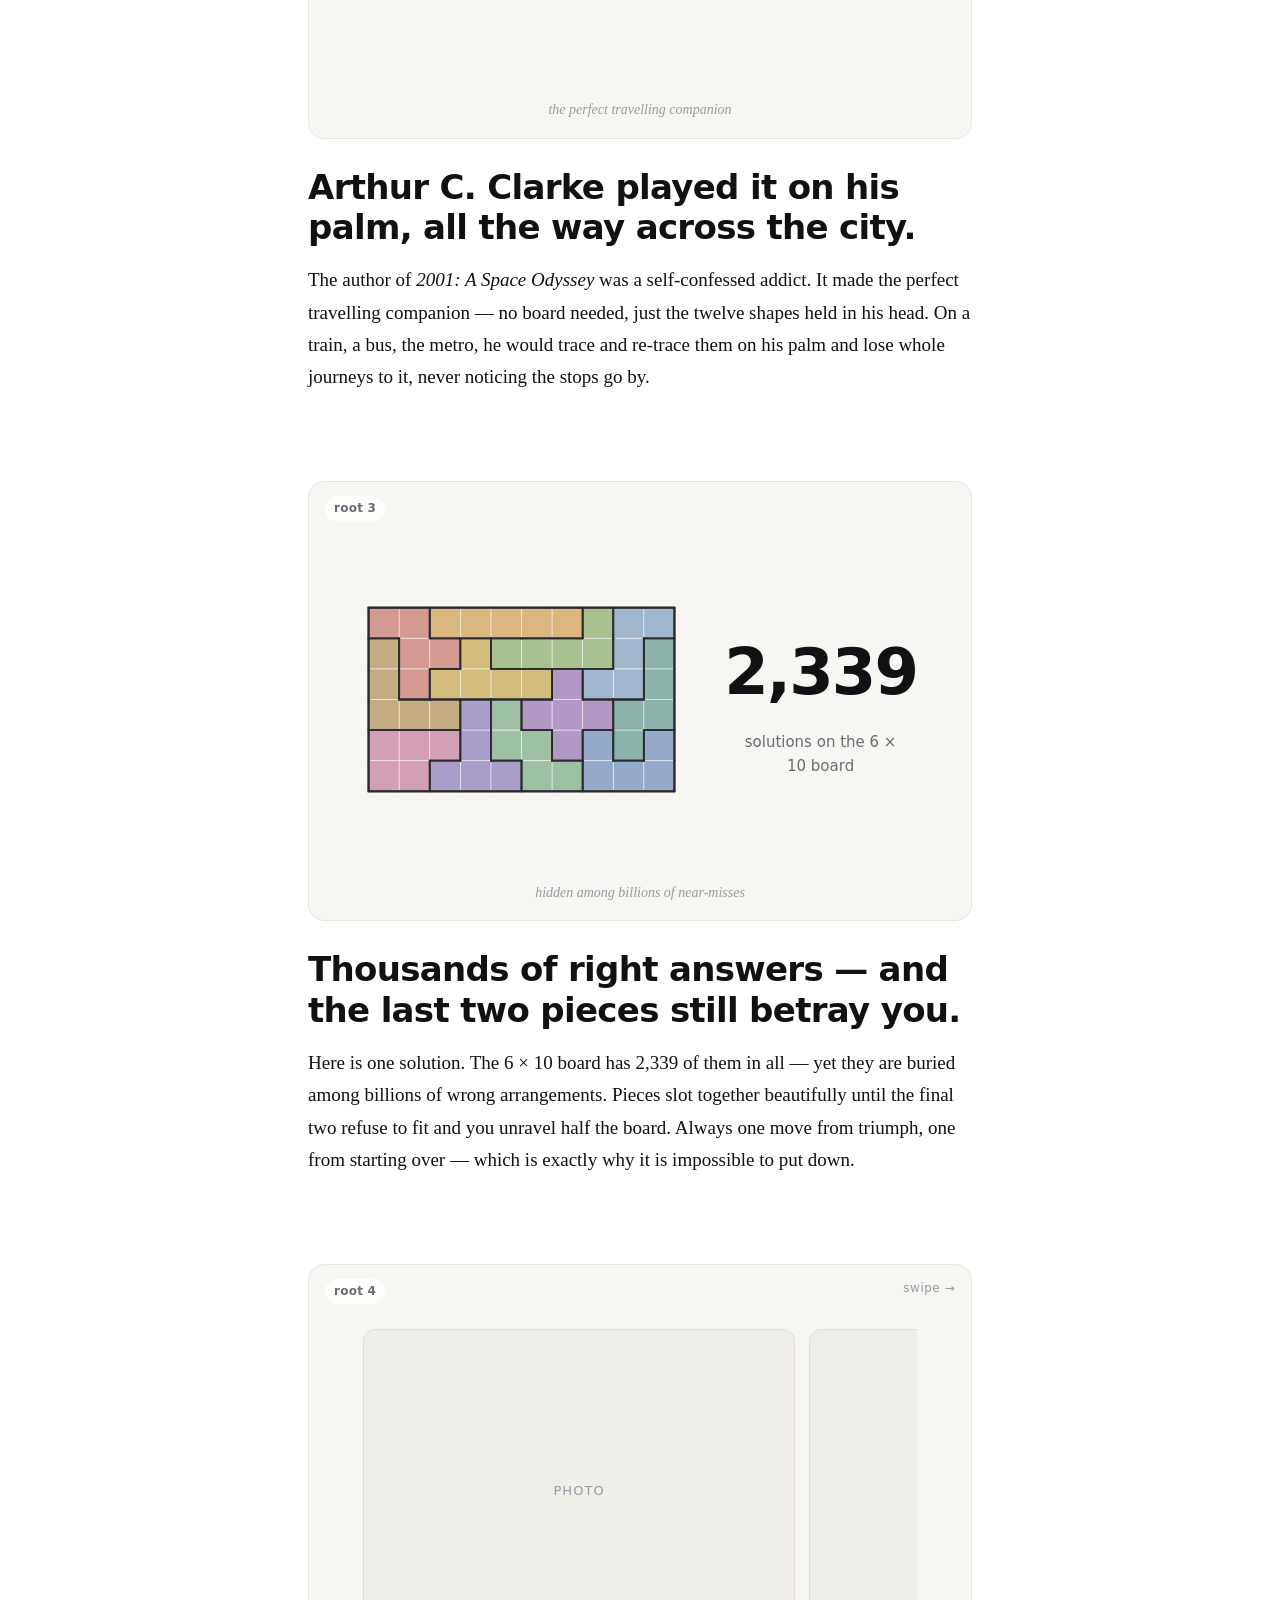
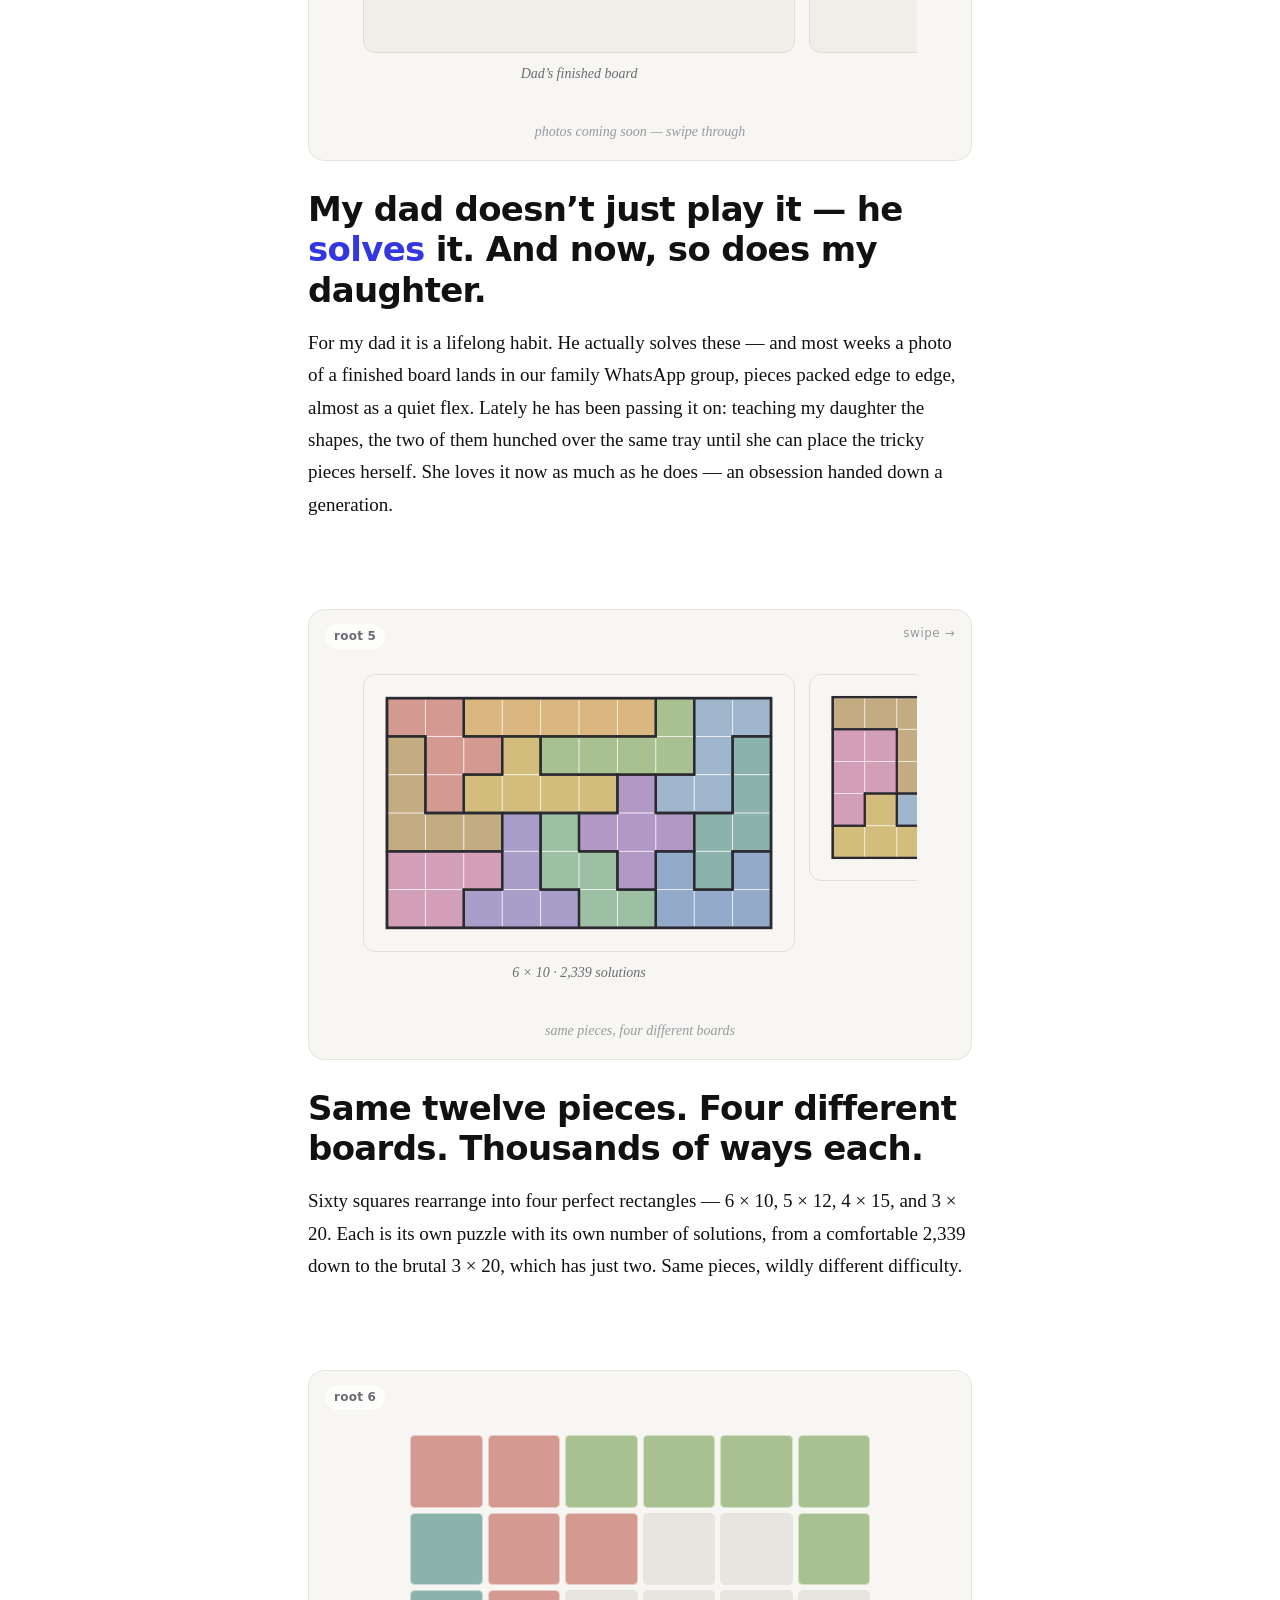
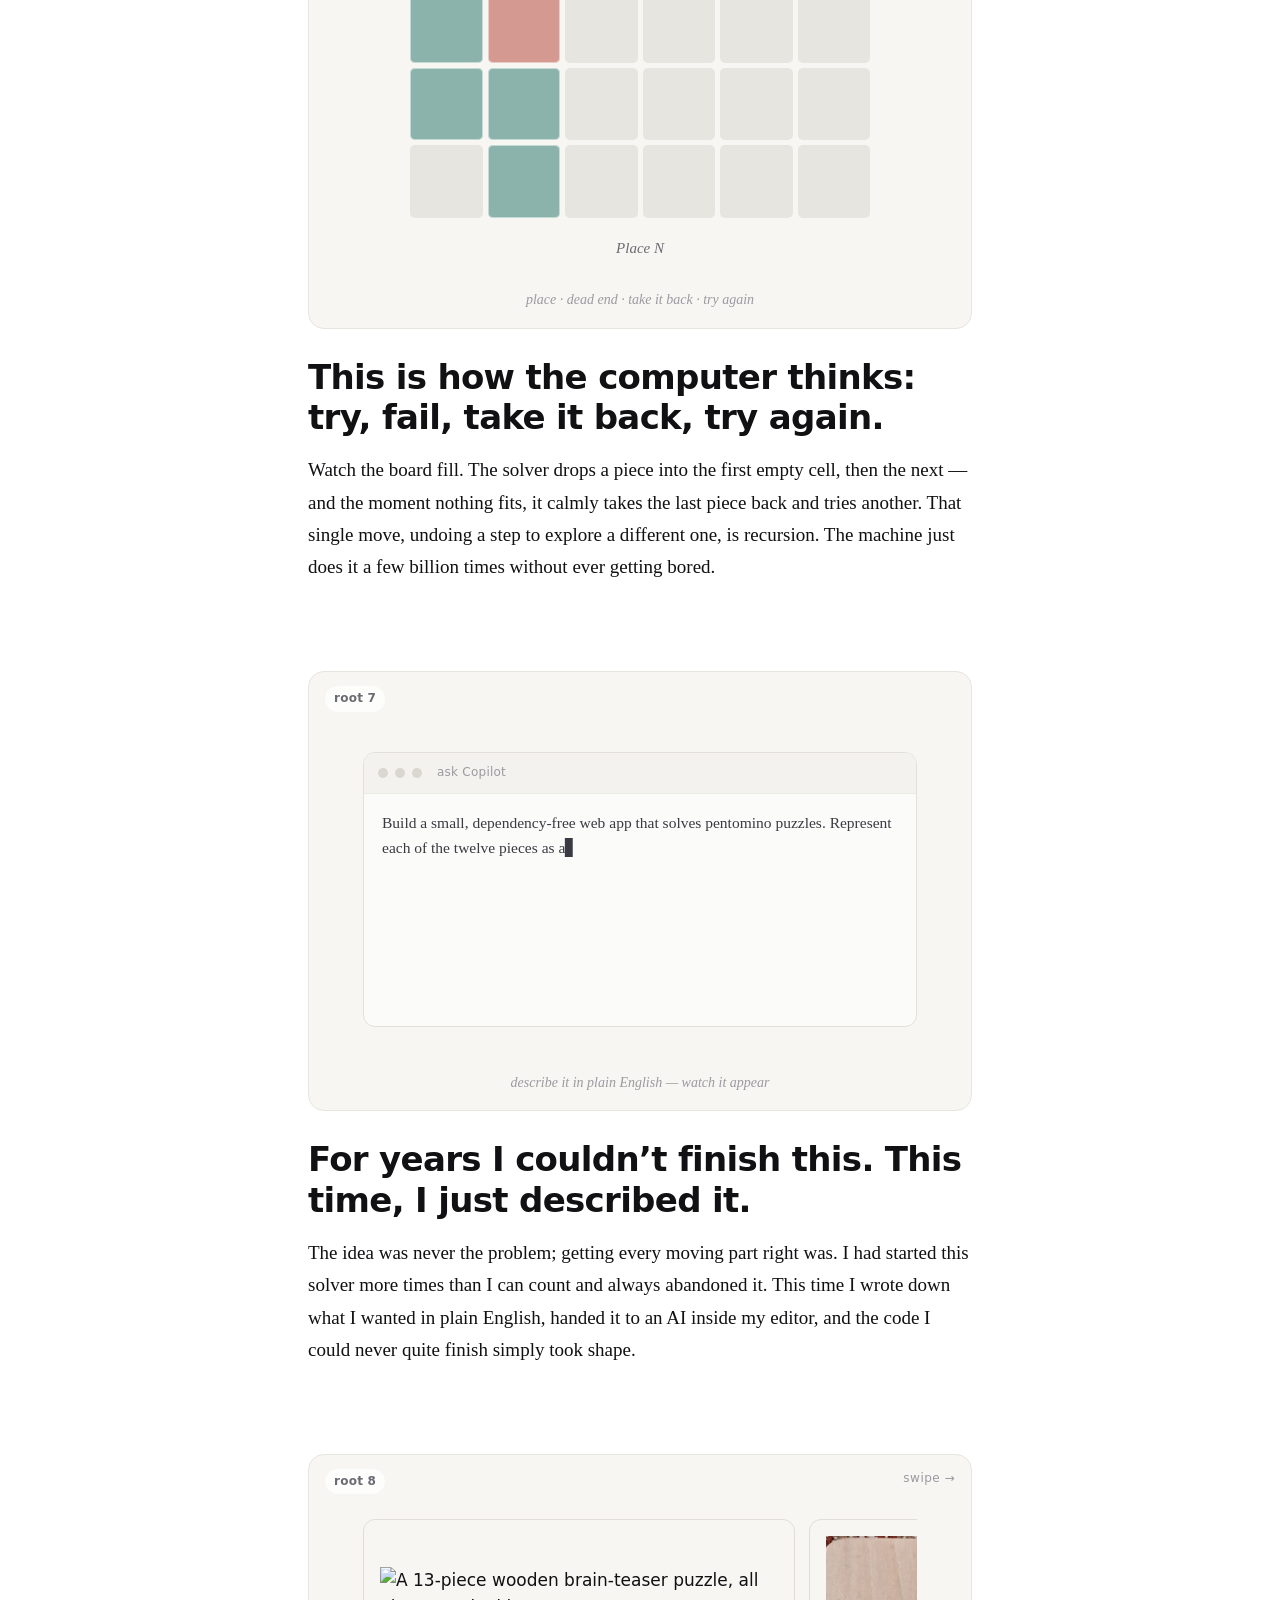
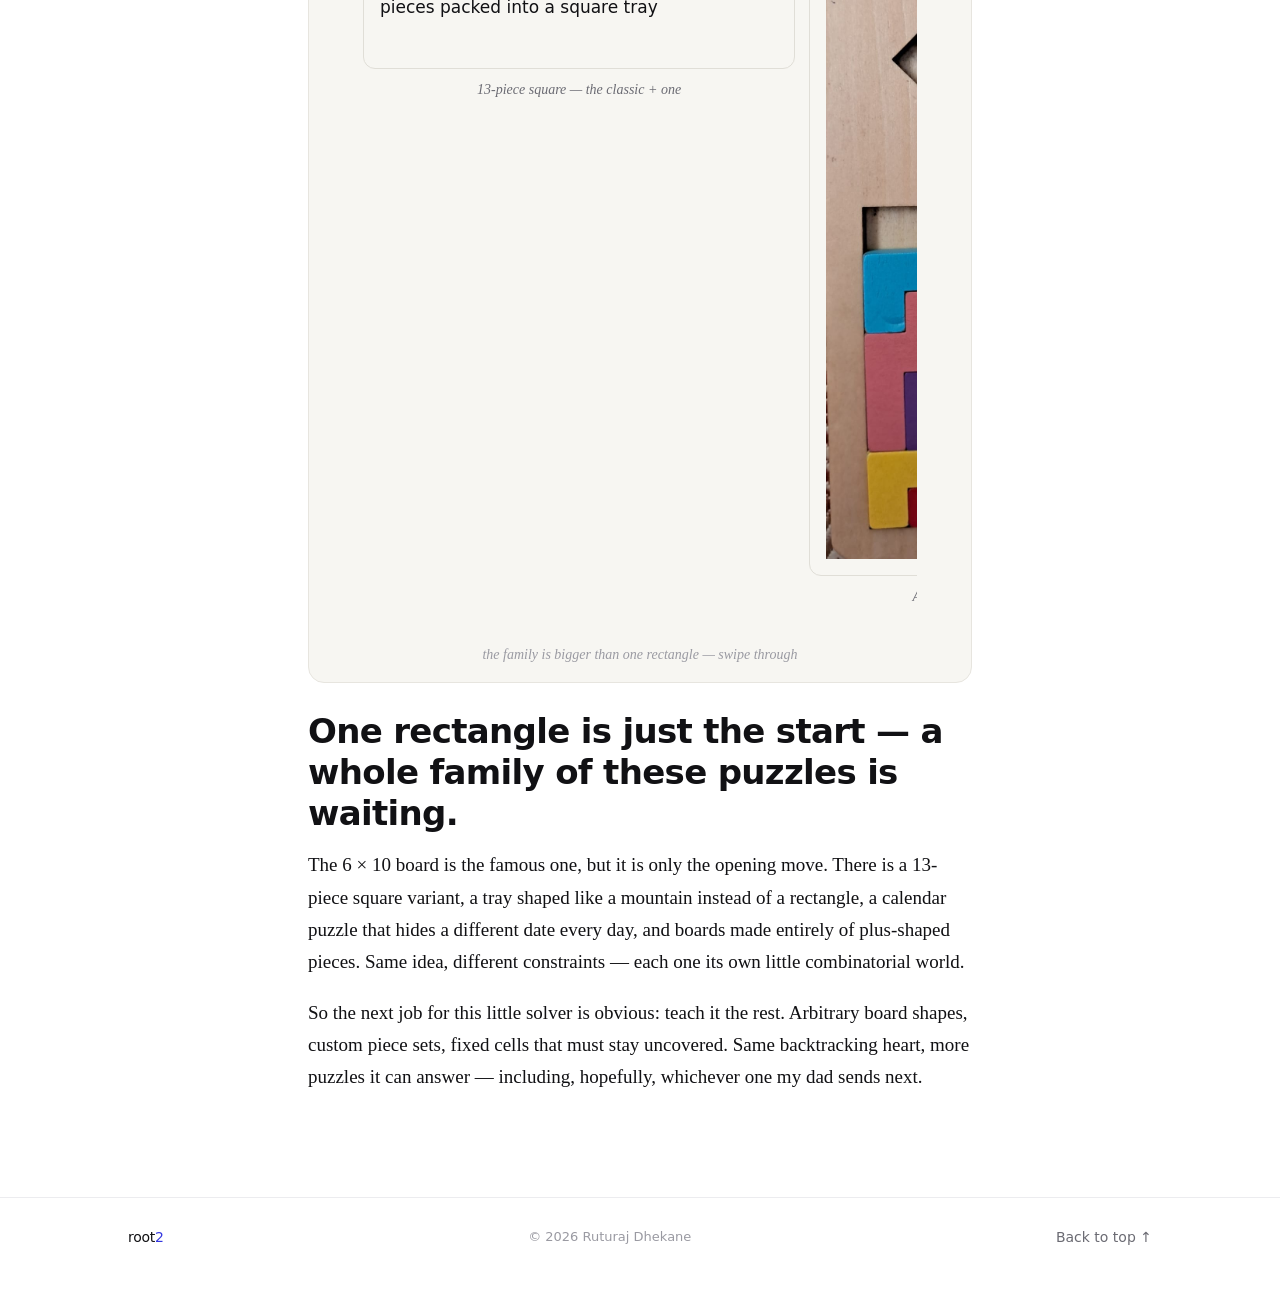
==== commit 544e8261: "pentominoes: closing slide now shows puzzle variations, teases solver extensions" ====
--- a/labs/pentominoes/index.html
+++ b/labs/pentominoes/index.html
@@ -316,21 +316,6 @@
           opacity: 1;
           transform: none;
         }
-      }
-
-      /* closing placeholder (slide 8 — final visual chosen later) */
-      .closing-ph {
-        width: 100%;
-        max-width: 460px;
-        aspect-ratio: 16 / 9;
-        border: 1px dashed #d8d6cf;
-        border-radius: 12px;
-        display: grid;
-        place-items: center;
-        color: var(--faint);
-        font-size: 13px;
-        letter-spacing: 0.08em;
-        text-transform: uppercase;
       }
 
       /* a quiet back link to the labs index */
@@ -657,23 +642,78 @@
             </div>
           </section>
 
-          <!-- 8 — closing (final visual chosen later) -->
+          <!-- 8 — closing: variations and what's next -->
           <section class="chapter">
             <div class="chapter-visual plate rise">
               <span class="rootlabel">root 8</span>
-              <div class="closing-ph" aria-hidden="true">Closing visual — TBD</div>
-              <span class="plate-caption">a childhood puzzle, finally answered</span>
+              <span class="swipe-hint" aria-hidden="true">swipe →</span>
+              <div
+                class="gallery boards"
+                role="group"
+                aria-label="Other puzzles from the same family — variations to solve next"
+              >
+                <figure class="shot">
+                  <div class="frame">
+                    <img
+                      src="20231111_124126.png"
+                      alt="A 13-piece wooden brain-teaser puzzle, all pieces packed into a square tray"
+                      loading="lazy"
+                    />
+                  </div>
+                  <figcaption>13-piece square — the classic + one</figcaption>
+                </figure>
+                <figure class="shot">
+                  <div class="frame">
+                    <img
+                      src="IMG-20231110-WA0005.jpg"
+                      alt="A wooden puzzle with a zigzag mountain-shaped cavity to fill with tetromino-like pieces"
+                      loading="lazy"
+                    />
+                  </div>
+                  <figcaption>A mountain-shaped tray, not a rectangle</figcaption>
+                </figure>
+                <figure class="shot">
+                  <div class="frame">
+                    <img
+                      src="IMG-20241230-WA0003.jpg"
+                      alt="A calendar puzzle where the pieces must cover every square except today's month and date"
+                      loading="lazy"
+                    />
+                  </div>
+                  <figcaption>The calendar puzzle — a new board every day</figcaption>
+                </figure>
+                <figure class="shot">
+                  <div class="frame">
+                    <img
+                      src="IMG-20260521-WA0005.jpg"
+                      alt="A wooden puzzle made of plus-sign pieces packed into a tray with an X-shaped cavity"
+                      loading="lazy"
+                    />
+                  </div>
+                  <figcaption>Plus-shaped pieces, an X-shaped hole</figcaption>
+                </figure>
+              </div>
+              <span class="plate-caption">the family is bigger than one rectangle — swipe through</span>
             </div>
             <h2 class="chapter-statement fade">
-              A childhood puzzle, an old obsession — finally answered in code.
+              One rectangle is just the start — a whole family of these puzzles
+              is waiting.
             </h2>
             <div class="chapter-text fade">
               <p>
-                Twelve shapes, one stubborn rectangle, and a habit that runs
-                through three generations of my family. What my dad does by hand
-                on a quiet afternoon, a few lines of backtracking now do in an
-                instant. Same puzzle, same joy — just a new way to say: yes, it
-                can be solved.
+                The 6 × 10 board is the famous one, but it is only the opening
+                move. There is a 13-piece square variant, a tray shaped like a
+                mountain instead of a rectangle, a calendar puzzle that hides a
+                different date every day, and boards made entirely of
+                plus-shaped pieces. Same idea, different constraints — each one
+                its own little combinatorial world.
+              </p>
+              <p>
+                So the next job for this little solver is obvious: teach it the
+                rest. Arbitrary board shapes, custom piece sets, fixed cells
+                that must stay uncovered. Same backtracking heart, more puzzles
+                it can answer — including, hopefully, whichever one my dad
+                sends next.
               </p>
             </div>
           </section>
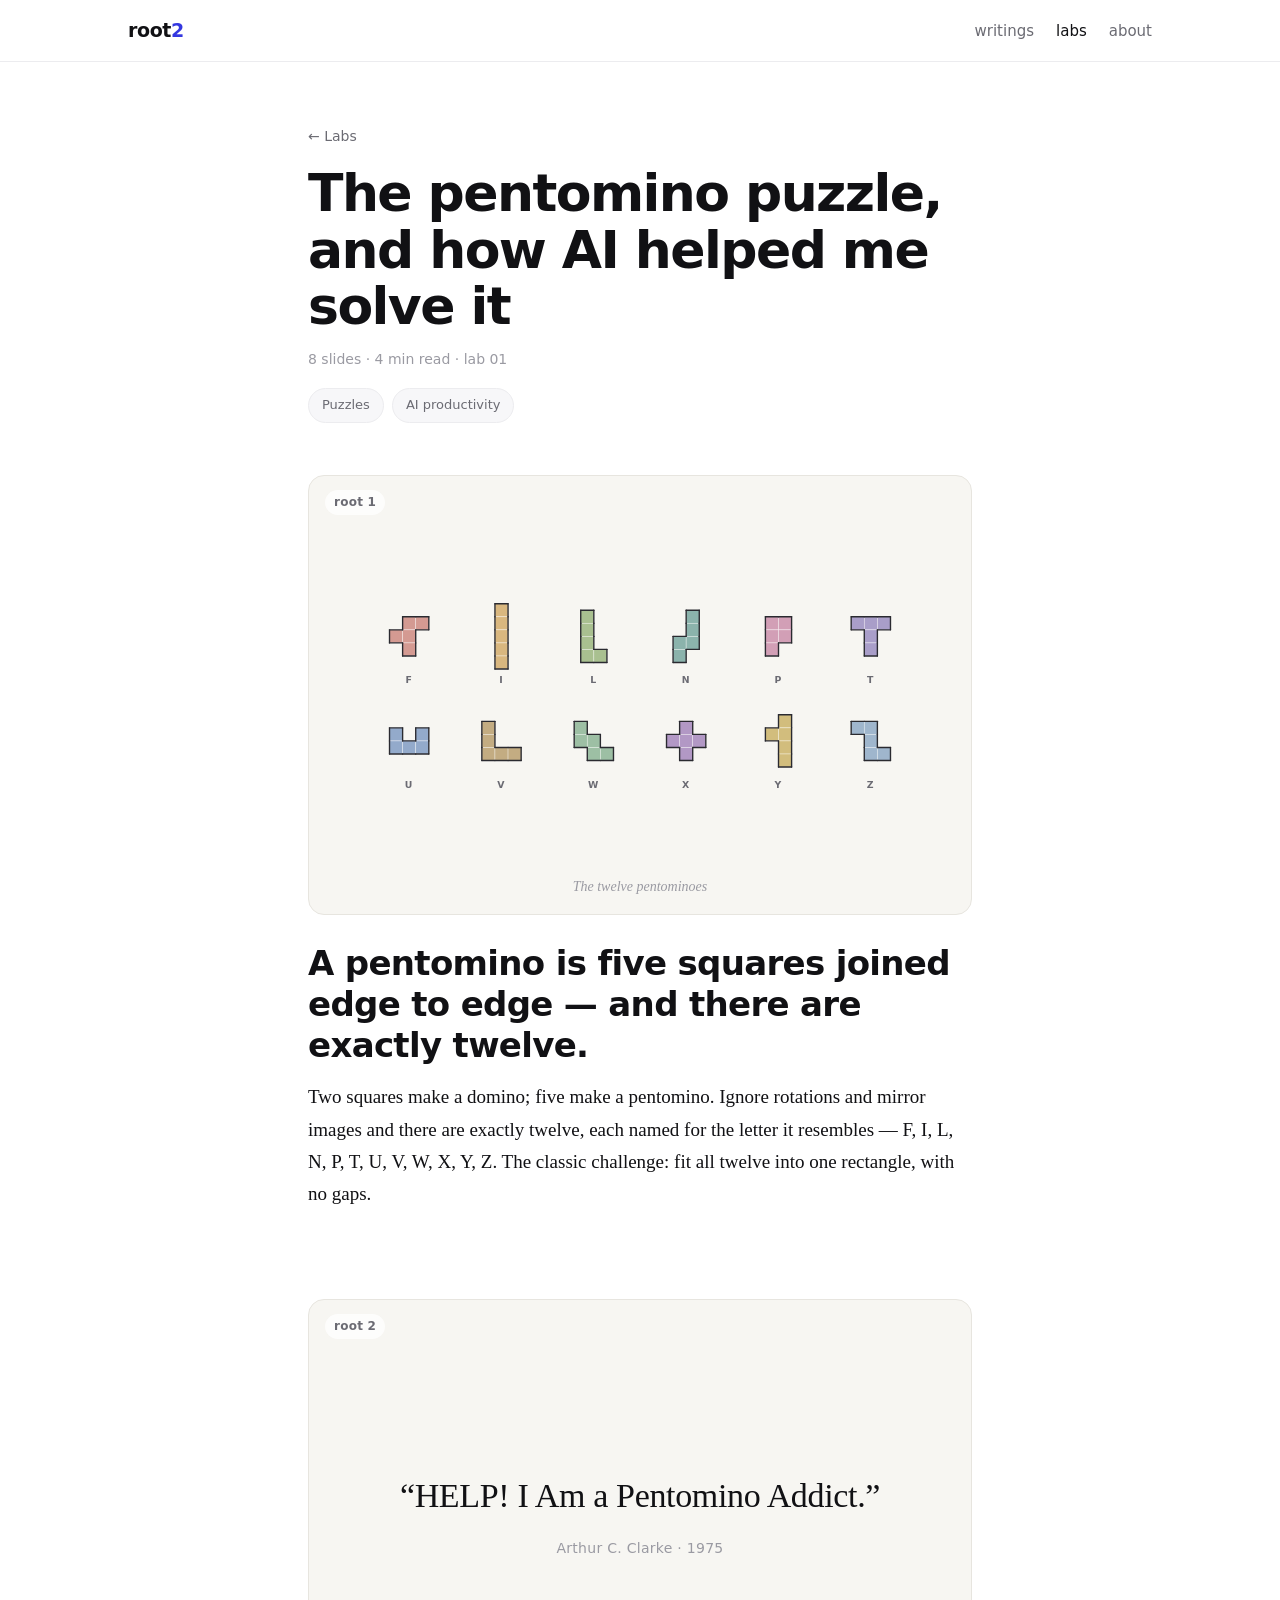
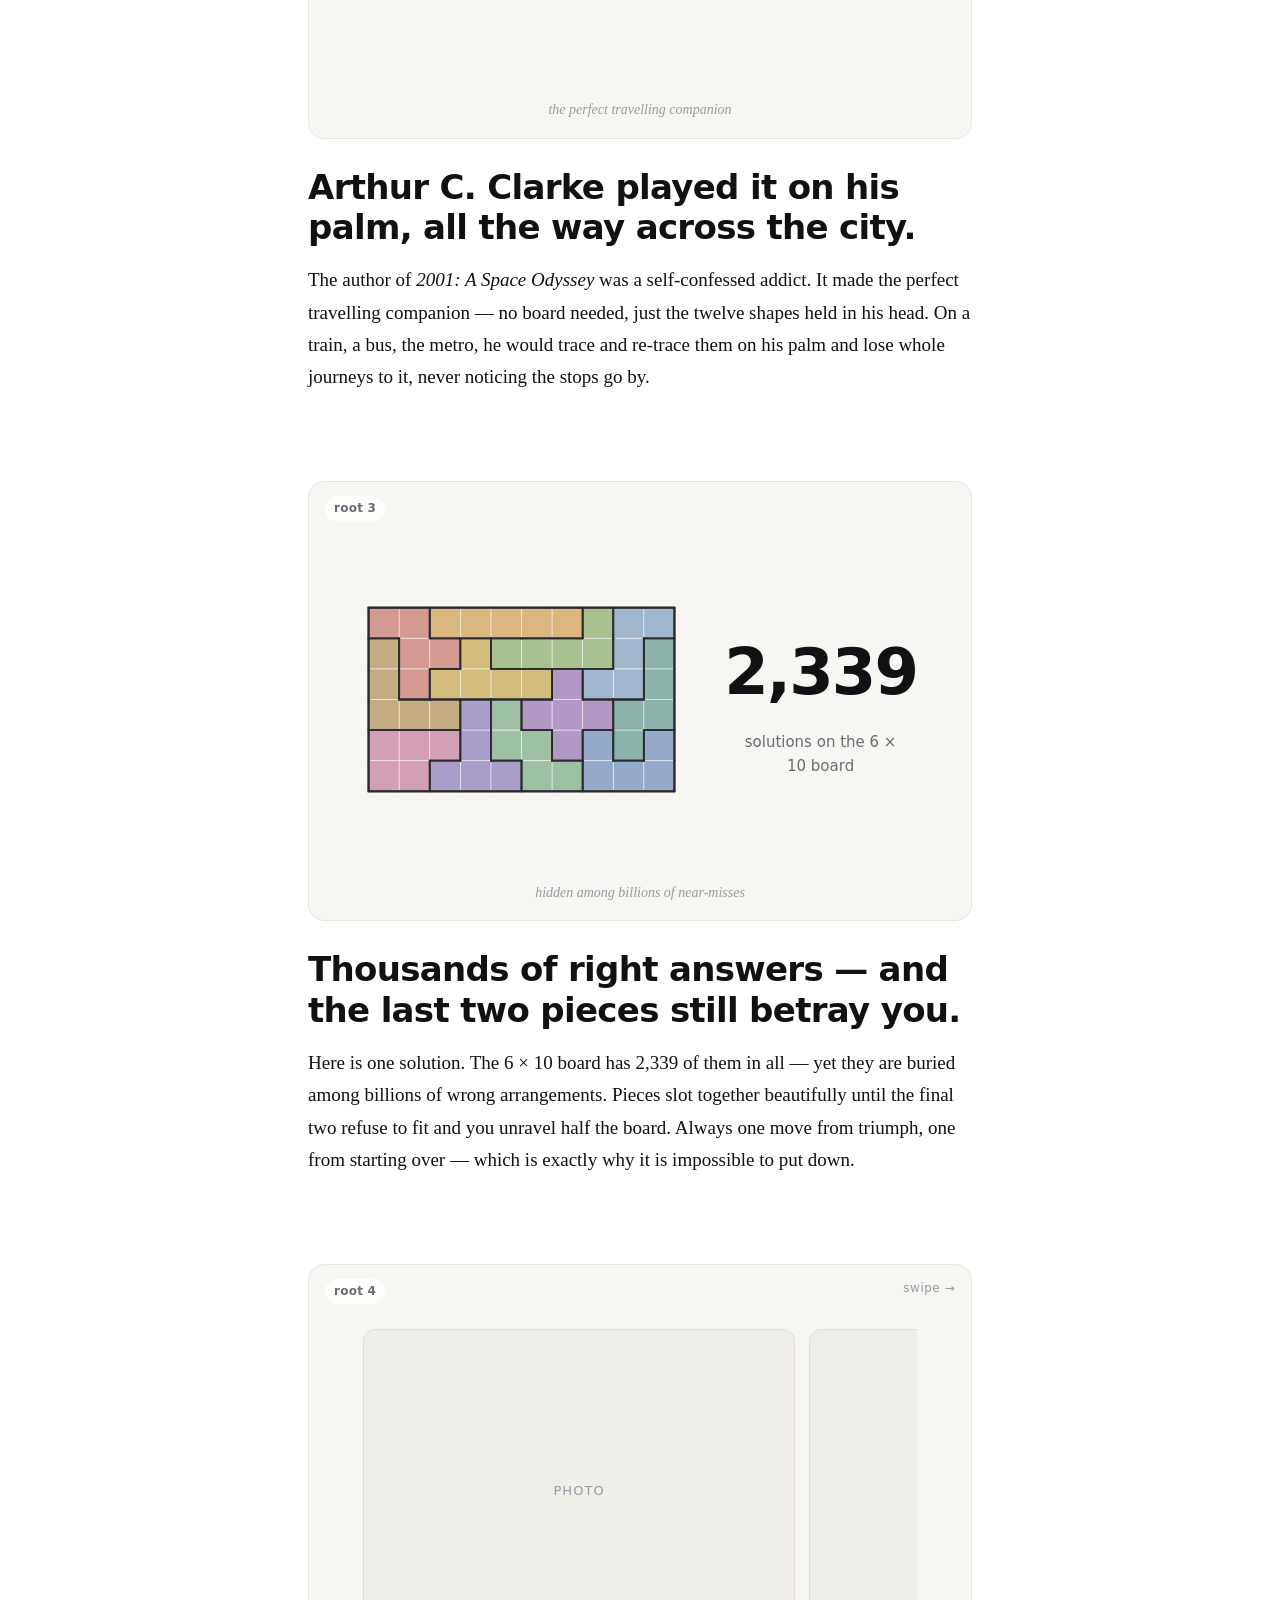
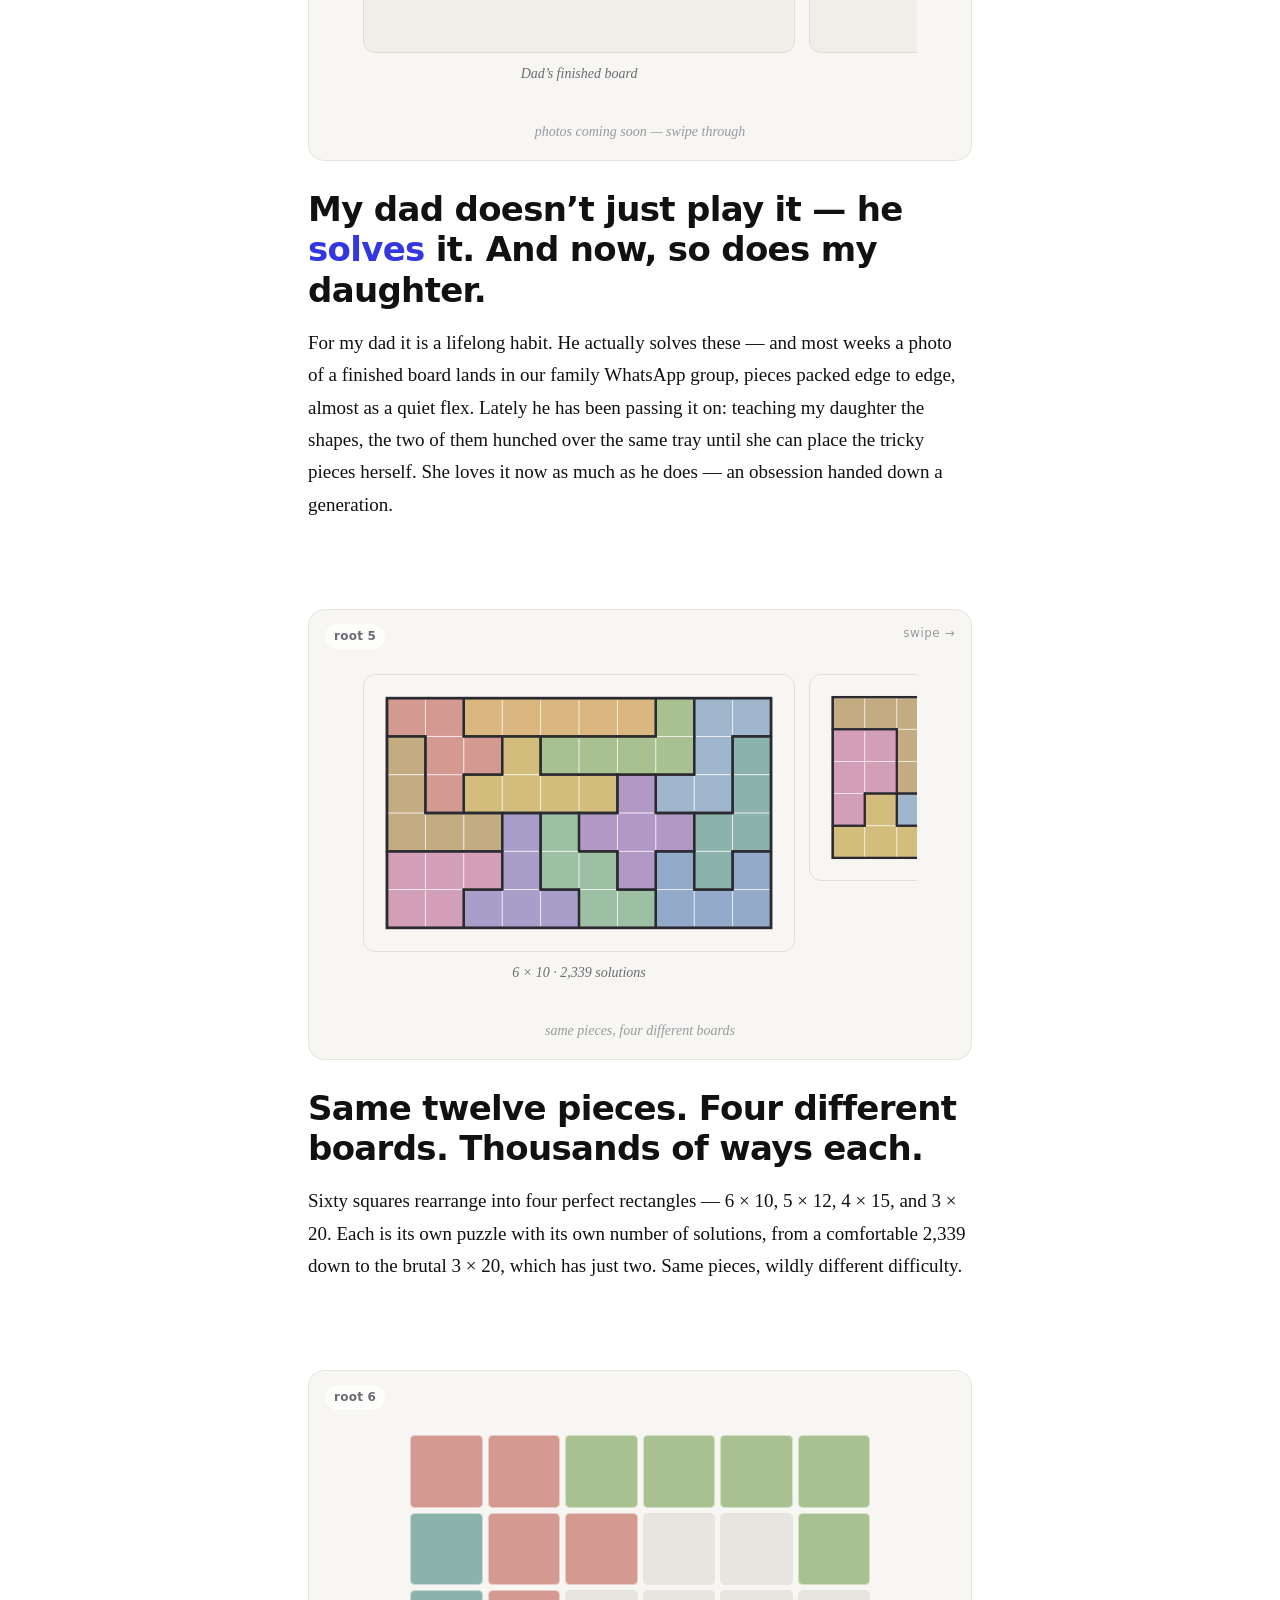
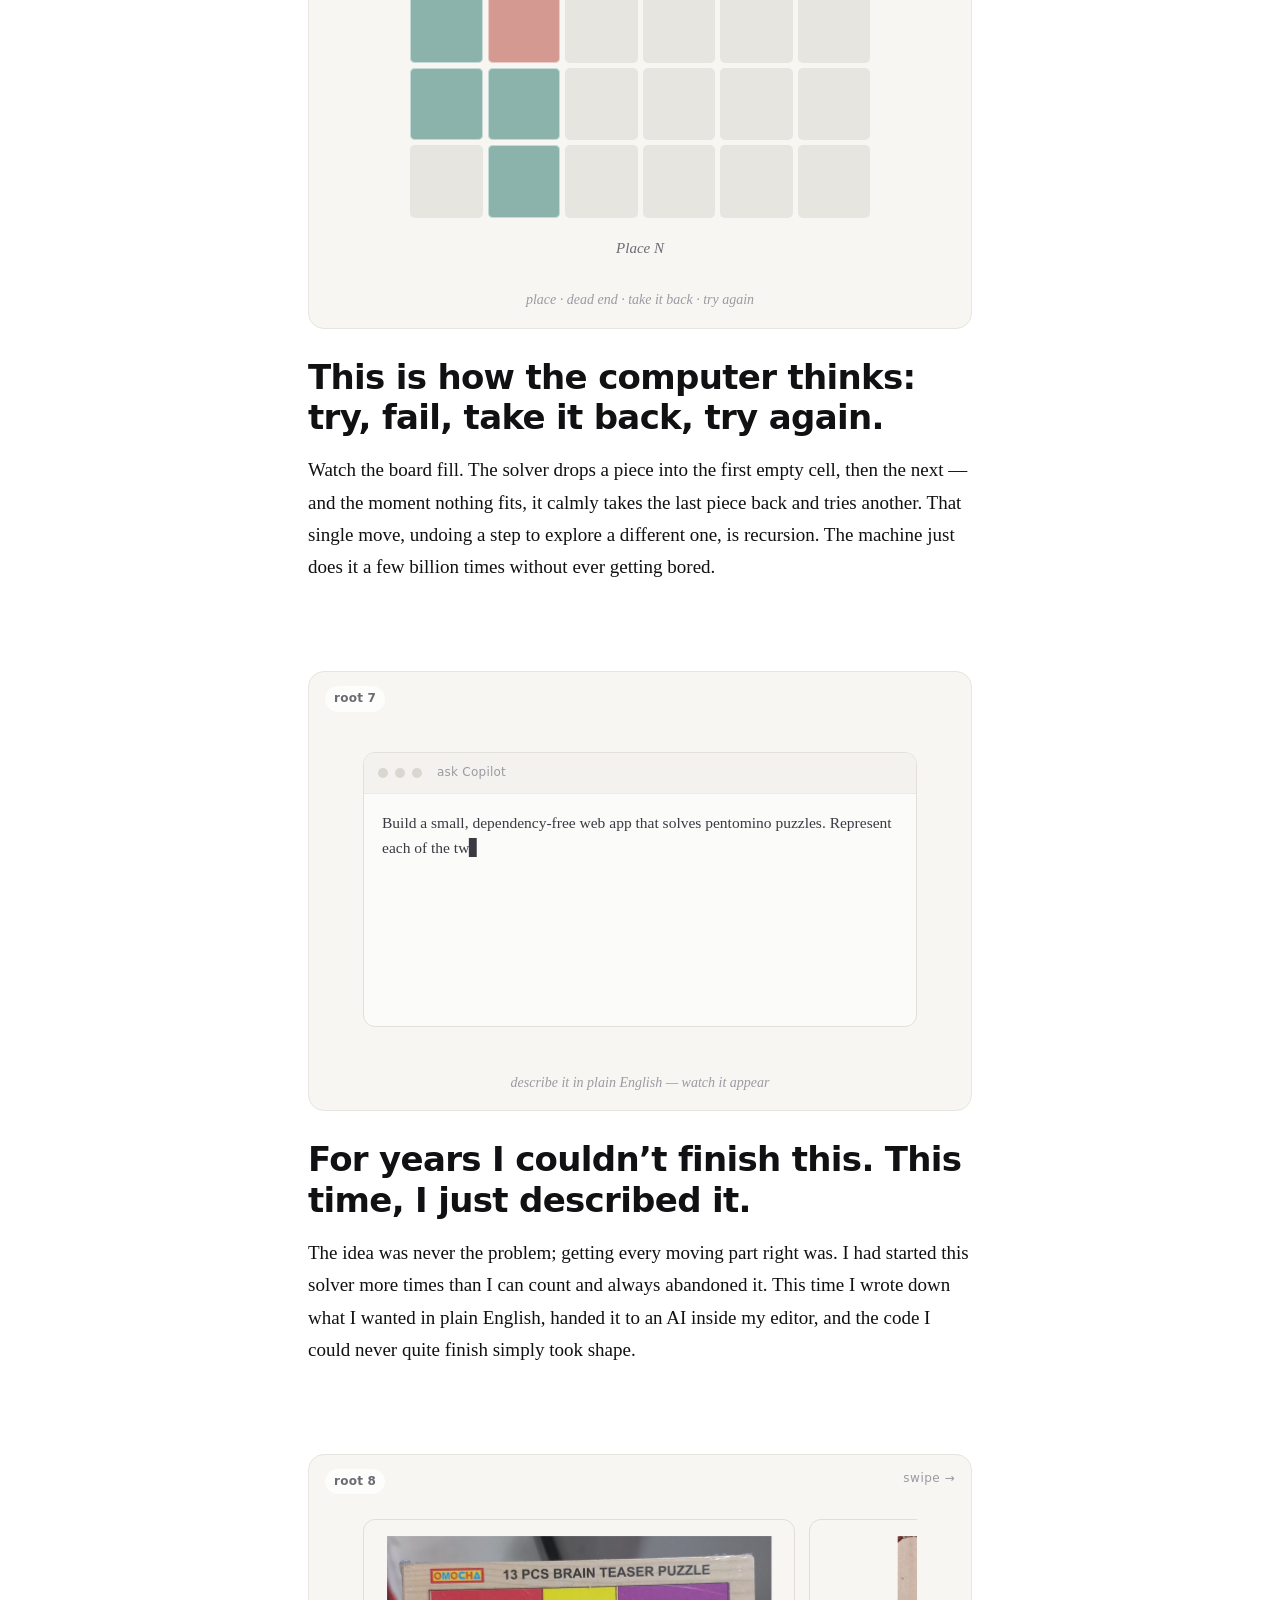
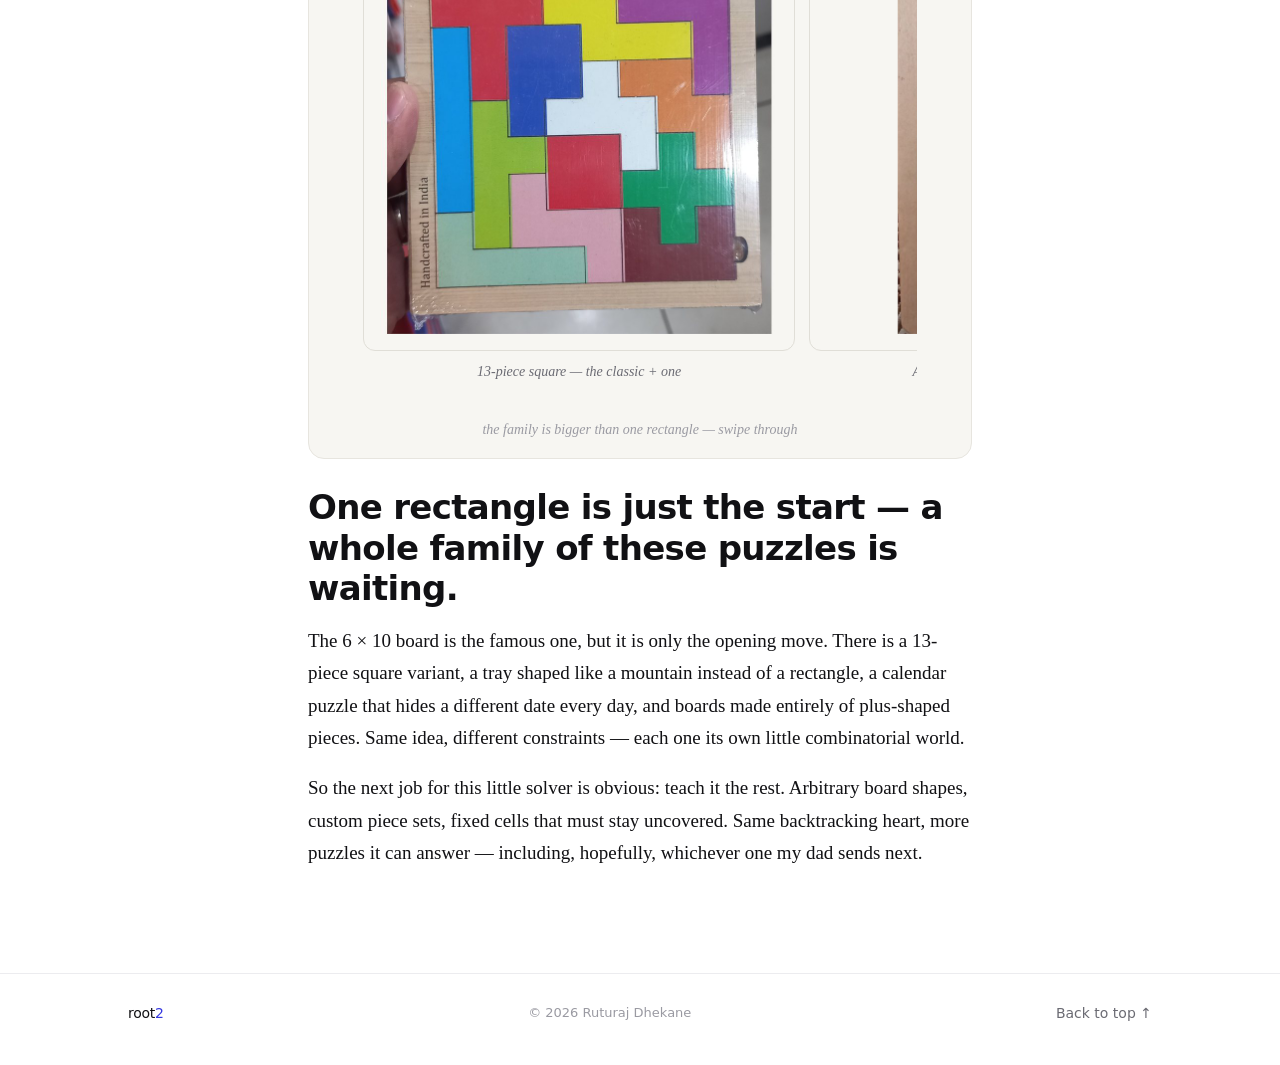
==== commit d4625fad: "pentominoes: resize+pad closing-slide photos to uniform 800x800" ====
--- a/labs/pentominoes/index.html
+++ b/labs/pentominoes/index.html
@@ -655,7 +655,7 @@
                 <figure class="shot">
                   <div class="frame">
                     <img
-                      src="20231111_124126.png"
+                      src="20231111_124126.jpg"
                       alt="A 13-piece wooden brain-teaser puzzle, all pieces packed into a square tray"
                       loading="lazy"
                     />
